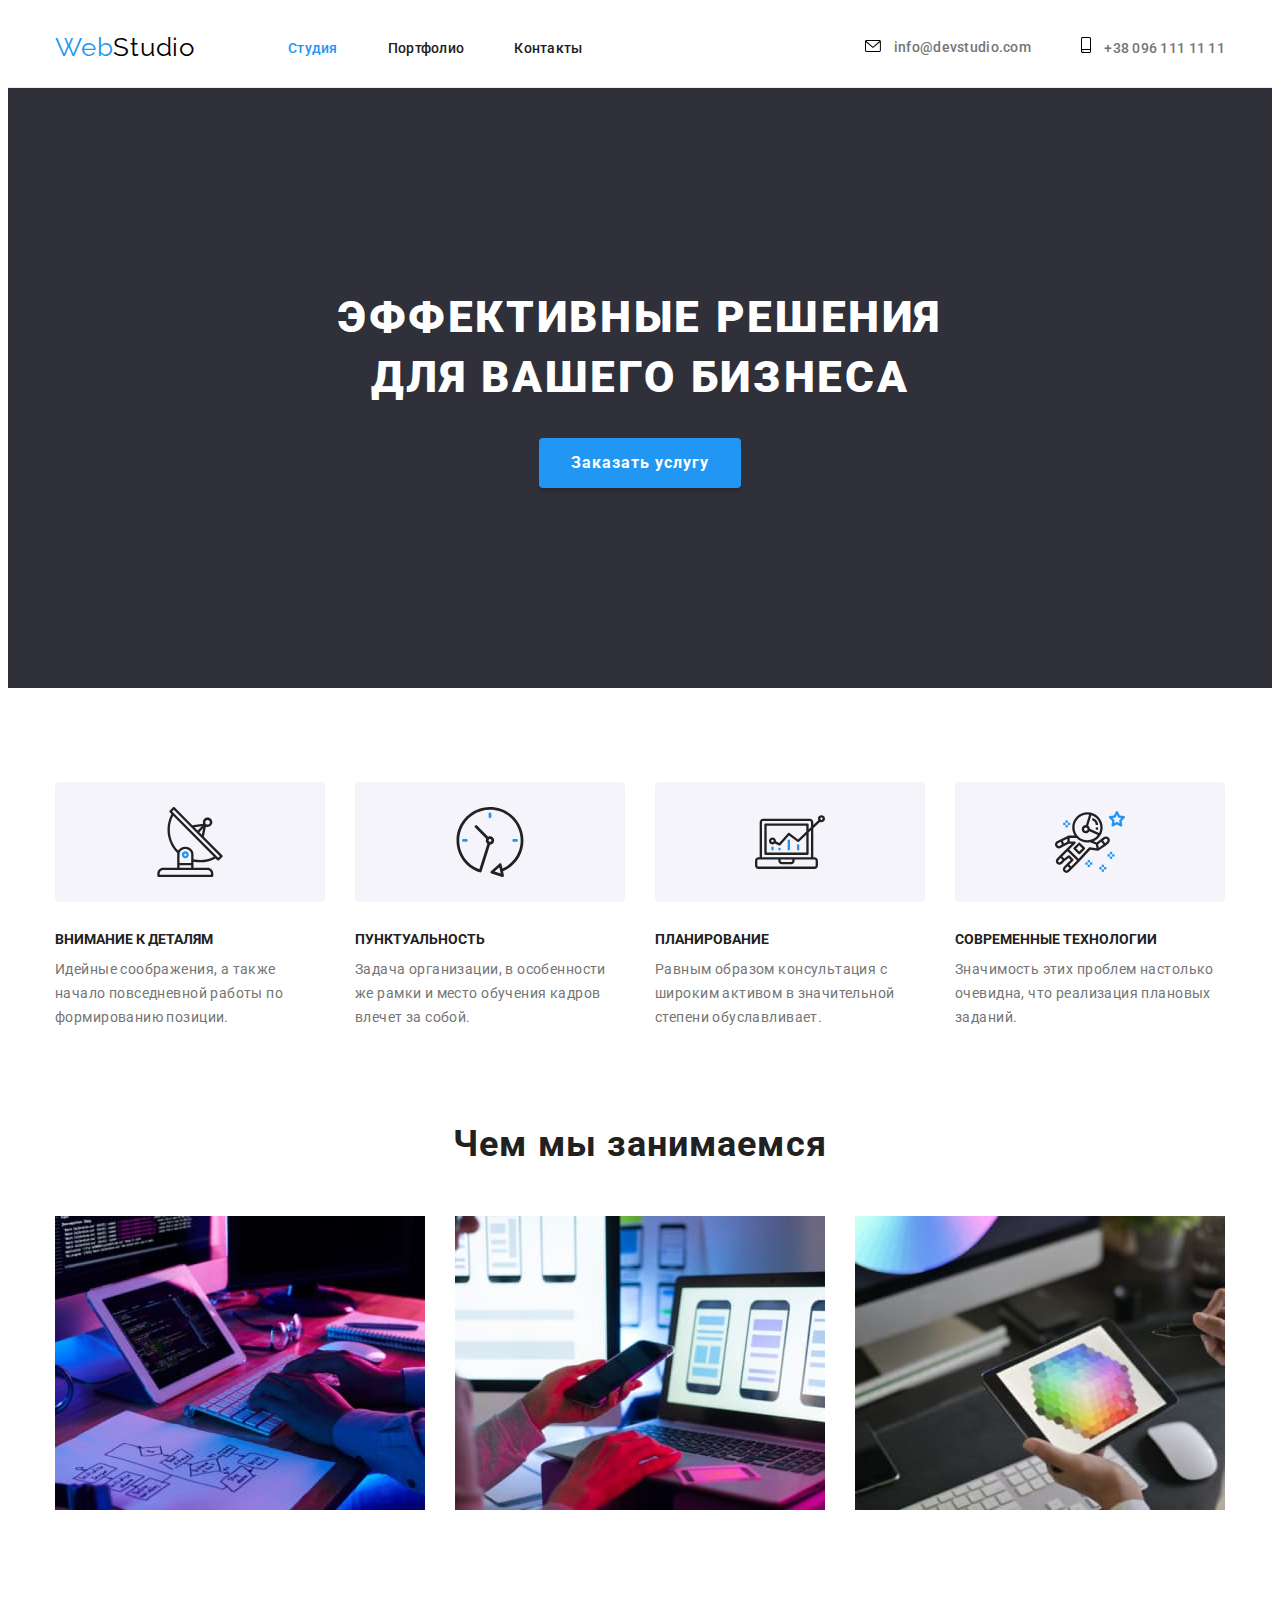
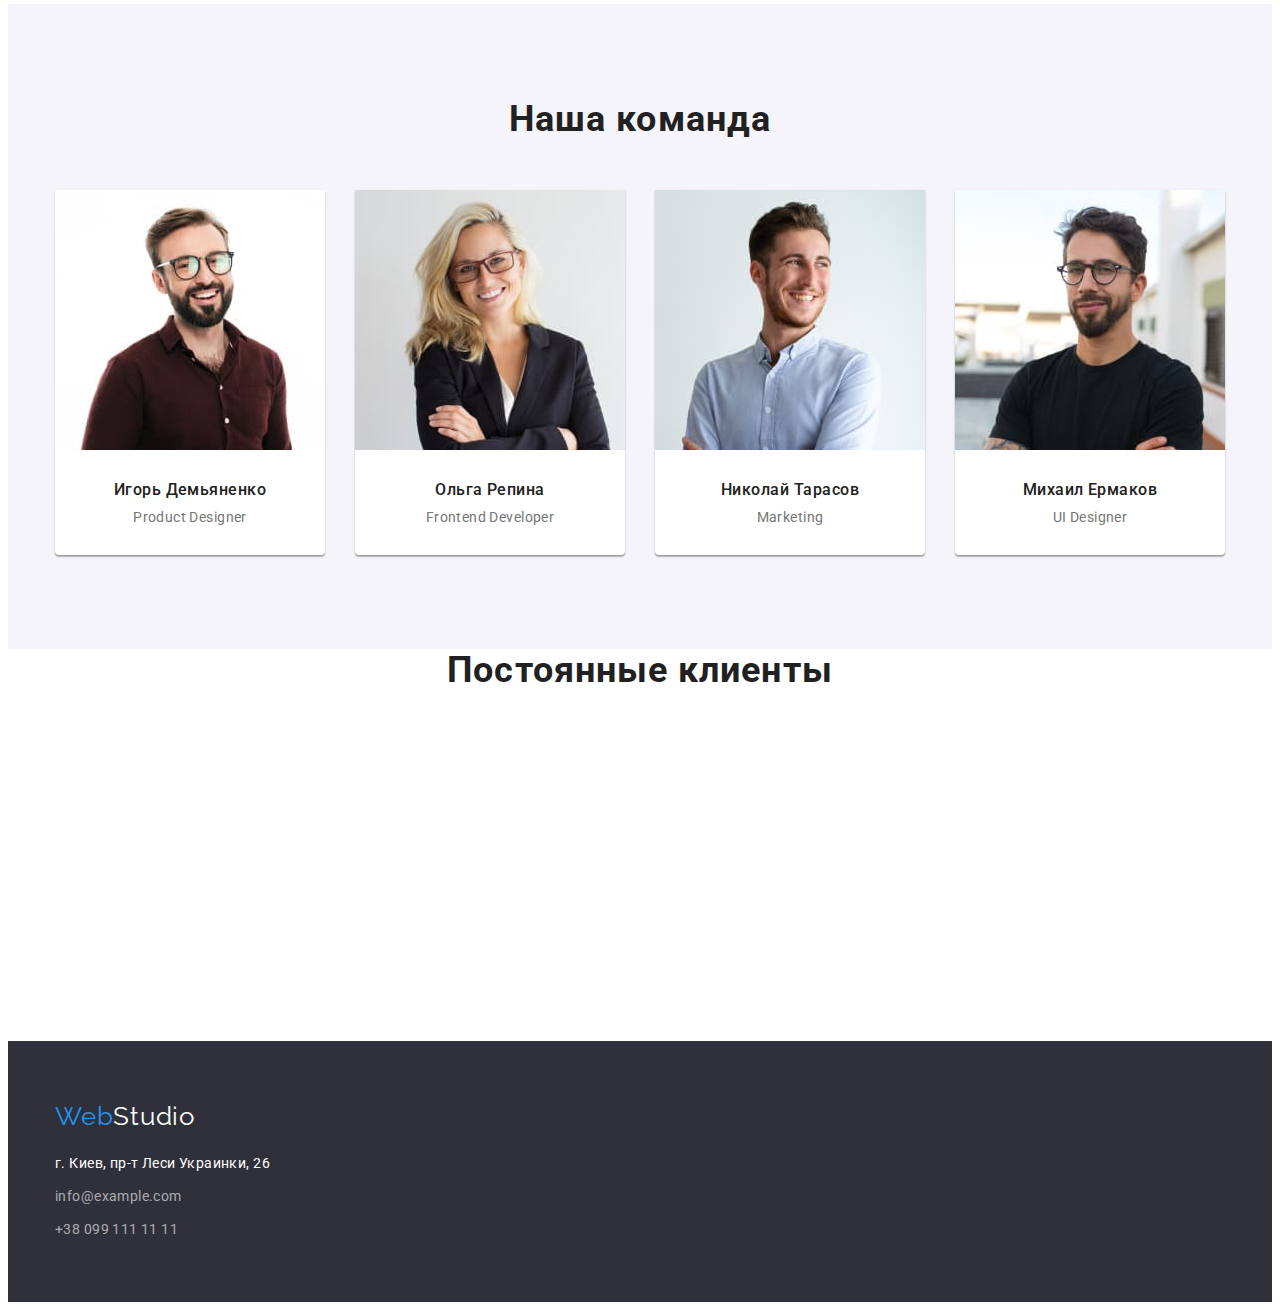
==== index.html @ 5943505a "section-advantages icons" ====
<!-- Вопросы легко найти введя в поиск: ????? (Всё что отмечено по другому - старые вопросы или личные комментарии)-->
<!DOCTYPE html>
<html lang="ru">
  <head>
    <meta charset="UTF-8" />
    <meta http-equiv="X-UA-Compatible" content="IE=edge" />
    <meta name="viewport" content="width=device-width, initial-scale=1.0" />
    <title>Студия</title>
    <link rel="preconnect" href="https://fonts.gstatic.com" />
    <link
      rel="stylesheet"
      href="https://fonts.googleapis.com/css2?family=Raleway:wght@700&family=Roboto:wght@400;500;700;900&display=swap"
    />
    <link
      rel="stylesheet"
      href="https://cdnjs.cloudflare.com/ajax/libs/modern-normalize/1.1.0/modern-normalize.min.css"
      integrity="sha512-wpPYUAdjBVSE4KJnH1VR1HeZfpl1ub8YT/NKx4PuQ5NmX2tKuGu6U/JRp5y+Y8XG2tV+wKQpNHVUX03MfMFn9Q=="
      crossorigin="anonymous"
      referrerpolicy="no-referrer"
    />
    <link rel="stylesheet" href="./css/styles.css" />
  </head>
  <body>
    <!-- header -->
    <header class="header">
      <div class="header-container container">
        <a class="logo" href="./index.html">Web<span class="logo-accent-header">Studio</span> </a>
        <!-- !!!Лого вне nav потому что в hw-08 nav будет скрыт display non!!! -->
        <nav class="nav">
          <ul class="list-nav-header">
            <li class="list-nav-header-item">
              <a class="link list-nav-header-item-link current" href="./index.html">Студия</a>
            </li>
            <li class="list-nav-header-item">
              <a class="link list-nav-header-item-link" href="./portfolio.html">Портфолио</a>
            </li>
            <li class="list-nav-header-item">
              <a class="link list-nav-header-item-link" href="">Контакты</a>
            </li>
          </ul>
        </nav>
        <ul class="list-contacts-header">
          <li class="list-contacts-header-item">
            <a class="link list-contacts-header-item-link" href="mailto:info@devstudio.com">
              <svg class="envelope">
                <use href="./images/icons/icons.svg#icon-envelope"></use>
              </svg>
              info@devstudio.com</a
            >
          </li>
          <li class="list-contacts-header-item">
            <a class="link list-contacts-header-item-link" href="tel:+380961111111">
              <svg class="smartphone">
                <use href="./images/icons/icons.svg#icon-smartphone"></use>
              </svg>
              +38 096 111 11 11</a
            >
          </li>
        </ul>
      </div>
    </header>
    <!-- main -->
    <main class="main">
      <!-- hero  -->
      <section class="section-hero">
        <div class="hero-container container">
          <h1 class="title-section-hero">Эффективные решения для вашего бизнеса</h1>
          <button class="button-section-hero" type="button">Заказать услугу</button>
        </div>
      </section>
      <!-- advantages -->
      <section class="section-advantages">
        <div class="container">
          <h2 class="title-section visually-hidden">Наши преимущества</h2>
          <ul class="list-section-advantages">
            <li class="list-section-advantages-item">
              <div class="list-section-advantages-item-icon-background">
                <svg class="list-section-advantages-item-icon">
                  <use href="./images/icons/icons.svg#icon-antenna"></use>
                </svg>
              </div>
              <h3 class="list-section-advantages-item-title">Внимание к деталям</h3>
              <p class="list-section-advantages-item-description">
                Идейные соображения, а также начало повседневной работы по формированию позиции.
              </p>
            </li>
            <li class="list-section-advantages-item">
              <div class="list-section-advantages-item-icon-background">
                <svg class="list-section-advantages-item-icon">
                  <use href="./images/icons/icons.svg#icon-clock"></use>
                </svg>
              </div>
              <h3 class="list-section-advantages-item-title">Пунктуальность</h3>
              <p class="list-section-advantages-item-description">
                Задача организации, в особенности же рамки и место обучения кадров влечет за собой.
              </p>
            </li>
            <li class="list-section-advantages-item">
              <div class="list-section-advantages-item-icon-background">
                <svg class="list-section-advantages-item-icon">
                  <use href="./images/icons/icons.svg#icon-diagram"></use>
                </svg>
              </div>
              <h3 class="list-section-advantages-item-title">Планирование</h3>
              <p class="list-section-advantages-item-description">
                Равным образом консультация с широким активом в значительной степени обуславливает.
              </p>
            </li>
            <li class="list-section-advantages-item">
              <div class="list-section-advantages-item-icon-background">
                <svg class="list-section-advantages-item-icon">
                  <use href="./images/icons/icons.svg#icon-astronaut"></use>
                </svg>
              </div>
              <h3 class="list-section-advantages-item-title">Современные технологии</h3>
              <p class="list-section-advantages-item-description">
                Значимость этих проблем настолько очевидна, что реализация плановых заданий.
              </p>
            </li>
          </ul>
        </div>
      </section>
      <!-- activities -->
      <section class="section-activities">
        <div class="container">
          <h2 class="title-section">Чем мы занимаемся</h2>
          <ul class="list-section-activities">
            <li class="list-section-activities-item">
              <!-- ¿К изображениям применяют классы?-->
              <img
                src="./images/index.html/activities/code.jpg"
                alt="Специалист пишет код"
                width="370"
                height="294"
              />
            </li>
            <li class="list-section-activities-item">
              <img
                src="./images/index.html/activities/adaptive-markup.jpg"
                alt="Специалист адаптирует сайт для разных устройств"
                width="370"
                height="294"
              />
            </li>
            <li class="list-section-activities-item">
              <img
                src="./images/index.html/activities/design.jpg"
                alt="Специалист подбирает цветовую схему"
                width="370"
                height="294"
              />
            </li>
          </ul>
        </div>
      </section>
      <!-- team -->
      <section class="section-team">
        <div class="container">
          <h2 class="title-section">Наша команда</h2>
          <ul class="list-section-team">
            <li class="list-section-team-item">
              <!-- ¿Скринридер озвучивает текст из атрибута alt? Если да, то покажите, плиз, как правильно вписать атрибут lang="en" в alt. Через span не вышло. Или можно сделать два alt на одну картинку?-->
              <img
                src="./images/index.html/team/igor-demianenko.jpg"
                alt="Игорь Демьяненко, Product Designer"
                width="270"
                height="260"
              />
              <div class="list-section-team-item-text">
                <h3 class="list-section-team-item-title">Игорь Демьяненко</h3>
                <p class="list-section-team-item-description" lang="en">Product Designer</p>
              </div>
            </li>
            <li class="list-section-team-item">
              <img
                src="./images/index.html/team/olga-repina.jpg"
                alt="Ольга Репина, Frontend Developer"
                width="270"
                height="260"
              />
              <div class="list-section-team-item-text">
                <h3 class="list-section-team-item-title">Ольга Репина</h3>
                <p class="list-section-team-item-description" lang="en">Frontend Developer</p>
              </div>
            </li>
            <li class="list-section-team-item">
              <img
                src="./images/index.html/team/nikolay-tarasov.jpg"
                alt="Николай Тарасов, Marketing"
                width="270"
                height="260"
              />
              <div class="list-section-team-item-text">
                <h3 class="list-section-team-item-title">Николай Тарасов</h3>
                <p class="list-section-team-item-description" lang="en">Marketing</p>
              </div>
            </li>
            <li class="list-section-team-item">
              <img
                src="./images/index.html/team/mikhail-ermakov.jpg"
                alt="Михаил Ермаков, UI Designer"
                width="270"
                height="260"
              />
              <div class="list-section-team-item-text">
                <h3 class="list-section-team-item-title">Михаил Ермаков</h3>
                <p class="list-section-team-item-description" lang="en">UI Designer</p>
              </div>
            </li>
          </ul>
        </div>
      </section>
      <!-- сlients -->
      <section>
        <div class="container">
          <h2 class="title-section">Постоянные клиенты</h2>
          <ul class="list-section-сlients">
            <li class="list-section-сlients-item">
              <a class="list-section-сlients-item-link" href="">
                <svg class="" width="40" height="46">
                  <use href=""></use>
                </svg>
              </a>
            </li>
            <li class="list-section-сlients-item">
              <a class="list-section-сlients-item-link" href="">
                <svg class="" width="40" height="46">
                  <use href=""></use>
                </svg>
              </a>
            </li>
            <li class="list-section-сlients-item">
              <a class="list-section-сlients-item-link" href="">
                <svg class="" width="40" height="46">
                  <use href=""></use>
                </svg>
              </a>
            </li>
            <li class="list-section-сlients-item">
              <a class="list-section-сlients-item-link" href="">
                <svg class="" width="40" height="46">
                  <use href=""></use>
                </svg>
              </a>
            </li>
            <li class="list-section-сlients-item">
              <a class="list-section-сlients-item-link" href="">
                <svg class="" width="40" height="46">
                  <use href=""></use>
                </svg>
              </a>
            </li>
            <li class="list-section-сlients-item">
              <a class="list-section-сlients-item-link" href="">
                <svg class="" width="40" height="46">
                  <use href=""></use>
                </svg>
              </a>
            </li>
          </ul>
        </div>
      </section>
    </main>
    <!-- footer -->
    <footer class="footer">
      <div class="footer-container container">
        <div class="footer-logo-adrress">
          <a class="logo link" href="./index.html"
            >Web<span class="logo-accent-footer">Studio</span></a
          >
          <address class="address">
            <ul class="list-address">
              <li class="list-address-item">
                <a
                  class="link link-contacts-footer-address"
                  href="https://goo.gl/maps/VducrsW37EZ99G4x5"
                  target="_blank"
                  rel="noopener noreferrer"
                  >г. Киев, пр-т Леси Украинки, 26</a
                >
                <!-- Prettier неудобно разрывает теги (например </a> на двух предыдущих строчках). Так и должно быть или лучше изменить настройки самого Prettier? -->
              </li>
              <li class="list-address-item">
                <a class="link link-contacts-footer" href="mailto:info@example.com"
                  >info@example.com</a
                >
              </li>
              <li class="list-address-item">
                <a class="link link-contacts-footer" href="tel:+380991111111">+38 099 111 11 11</a>
              </li>
            </ul>
          </address>
        </div>
      </div>
    </footer>
  </body>
</html>
<!-- Q&A history
Лого в хедере находится в nav, это правильно?
Cкринридер озвучивает текст из атрибута alt?
Если в alt ечть текст на разных языках, то как правильно вписать атрибут lang="" в alt. Через span? Или можно сделать два alt на одну картинку и прописать lang="" для текста на неосновном языке страницы?
Нужно ли адрес в футере добавлять в один список с телефоном и почтой и нужно ли делать его ссылкой (чтобы открывались карты гугл)?
Prettier неудобно разрывает теги (например </a> в footer->address->ul->li). Так и должно быть или лучше изменить настройки самого Prettier?
Применяют ли классы к изображениям?
Есть ли правильный порядок поочерёдности разметки div, например от мелких блоков до больших? (когда один div находится в другом div)
Нужно ли оборачивать в div все блоки и отдельно подблоки внутри блоков (например отдельно навигацию и отдельно контакты внутри header)?
Почему при масштабировании заголовок и кнопка вылазять за background? Точно так и с контентом других секций. Для третьего ДЗ это нормально?-->
---- css/styles.css ----
/* Вопросы легко найти введя в поиск: ????? (Всё что отмечено по другому - старые вопросы или личные комментарии) */
:root {
  --font-family-primary: 'Roboto', sans-serif;
  --font-family-secondary: 'Raleway', sans-serif;
  --color-main: #757575;
  --color-white-primary: #ffffff;
  --color-white-secondary: rgba(255, 255, 255, 0.6);
  --color-dark-primary: #212121;
  --color-accent-primary: #2196f3;
  --color-accent-secondary: #000000;
  --color-background-primary: #2f303a;
  --color-background-secondary: #f5f4fa;
}
/* body */
body {
  font-family: var(--font-family-primary), sans-serif;
  color: var(--color-main);
  background-color: var(--color-white-primary);
}
*,
*::before,
*::after {
  box-sizing: border-box;
}
h1,
h2,
h3,
h4,
h5,
h6,
p {
  margin-top: 0;
  margin-bottom: 0;
}
a {
  text-decoration: none;
}
ul,
ol {
  list-style: none;
  margin: 0;
  padding: 0;
}
img {
  display: block;
}
.link {
  text-decoration: none;
  color: inherit;
}

.list {
  list-style: none;
}
.visually-hidden {
  position: absolute;
  width: 1px;
  height: 1px;
  margin: -1px;
  border: 0;
  padding: 0;

  white-space: nowrap;
  clip-path: inset(100%);
  clip: rect(0 0 0 0);
  overflow: hidden;
}
.container {
  width: 1200px;
  padding-left: 15px;
  padding-right: 15px;
  /* padding: 0 15px; */
  margin-left: auto;
  margin-right: auto;
  /* margin: 0 auto; */
}

/* header */
.header {
  border-bottom: 1px solid #ececec;
  padding-top: 24px;
  padding-bottom: 24px;
}
.header-container {
  display: flex;
  align-items: center;
}

.logo {
  font-family: var(--font-family-secondary);
  font-size: 26px;
  line-height: 1.19;
  letter-spacing: 0.03em;
  color: var(--color-accent-primary);
}
.logo-accent-header {
  color: var(--color-accent-secondary);
}
.header .logo {
  margin-right: 93px;
}
.list-nav-header {
  display: flex;
}
.list-nav-header-item:not(:last-child) {
  margin-right: 50px;
}
.list-nav-header-item-link {
  font-weight: 500;
  font-size: 14px;
  line-height: 1.14;
  letter-spacing: 0.02em;
  color: var(--color-dark-primary);
}
.list-nav-header-item-link:hover,
.list-nav-header-item-link:focus,
.list-nav-header-item-link.current {
  color: var(--color-accent-primary);
}
.list-contacts-header {
  display: flex;
  margin-left: auto;
}
.list-contacts-header-item:not(:last-child) {
  margin-right: 50px;
}
.list-contacts-header-item-link {
  font-weight: 500;
  font-size: 14px;
  line-height: 1.14;
  letter-spacing: 0.02em;
  color: var(--color-main);
}
.list-contacts-header-item-link:hover,
.list-contacts-header-item-link:focus,
.list-contacts-header-item-link:hover,
.list-contacts-header-item-link:focus {
  color: var(--color-accent-primary);
}
.envelope {
  width: 16px;
  height: 12px;
  margin-right: 10px;
}
.smartphone {
  width: 10px;
  height: 16px;
  margin-right: 10px;
}
.list-contacts-header-item-link:hover .envelope,
.list-contacts-header-item-link:focus .envelope,
.list-contacts-header-item-link:hover .smartphone,
.list-contacts-header-item-link:focus .smartphone {
  fill: var(--color-accent-primary);
}

/* main */
/* hero */
.section-hero {
  background-color: var(--color-background-primary);
  max-width: 1600px;
  margin: 0 auto;
  padding: 200px 0;
  text-align: center;
}
.title-section-hero {
  font-weight: 900;
  font-size: 44px;
  line-height: 1.36;
  letter-spacing: 0.06em;
  text-transform: uppercase;
  /*   text-align: center; */
  color: var(--color-white-primary);
  width: 696px;
  text-align: center;
  margin: 0 auto;
  margin-bottom: 30px;
}
.button-section-hero {
  font-family: inherit;
  font-weight: 700;
  font-size: 16px;
  line-height: 1.88;
  letter-spacing: 0.06em;
  background-color: var(--color-accent-primary);
  color: var(--color-white-primary);
  cursor: pointer;
  border: none;
  border-radius: 4px;
  padding: 10px 32px;
  box-shadow: 0px 4px 4px rgba(0, 0, 0, 0.15);
  border-radius: 4px;
}
/* advantages */
.section-advantages {
  padding: 94px 0;
}
.list-section-advantages {
  display: flex;
}
.list-section-advantages-item {
  width: 270px;
}
.list-section-advantages-item:not(:last-child) {
  margin-right: 30px;
}
.list-section-advantages-item-icon-background {
  display: flex;
  justify-content: center;
  align-items: center;
  height: 120px;
  margin-bottom: 30px;
  background-color: var(--color-background-secondary);
  border-radius: 4px;
}
.list-section-advantages-item-icon {
  width: 70px;
  height: 70px;
}
.list-section-advantages-item-title {
  font-size: 14px;
  /* !!! Возможно нужно будет вписать font-weight после сброса !!!*/
  line-height: 1.14;
  text-transform: uppercase;
  color: var(--color-dark-primary);
  margin-bottom: 10px;
}
.list-section-advantages-item-description {
  font-size: 14px;
  line-height: 1.71;
  letter-spacing: 0.03em;
  color: var(--color-main);
}
/* activities */
.section-activities {
  padding-bottom: 94px;
}
.title-section {
  font-size: 36px;
  line-height: 1.17;
  letter-spacing: 0.03em;
  color: var(--color-dark-primary);
  text-align: center;
  margin-bottom: 50px;
}
.list-section-activities {
  display: flex;
}
.list-section-activities-item:not(:last-child) {
  margin-right: 30px;
}
/* team */
.section-team {
  padding: 94px 0;
  background-color: var(--color-background-secondary);
}
.list-section-team {
  display: flex;
}
.list-section-team-item {
  background: #ffffff;
  box-shadow: 0px 1px 3px rgba(0, 0, 0, 0.12), 0px 1px 1px rgba(0, 0, 0, 0.14),
    0px 2px 1px rgba(0, 0, 0, 0.2);
  border-radius: 0px 0px 4px 4px;
}
.list-section-team-item:not(:last-child) {
  margin-right: 30px;
}
.list-section-team-item-text {
  text-align: center;
  padding: 30px 32px;
}
.list-section-team-item-title {
  font-weight: 500;
  font-size: 16px;
  line-height: 1.19;
  letter-spacing: 0.03em;
  color: var(--color-dark-primary);
  margin-bottom: 10px;
}
.list-section-team-item-description {
  line-height: 1.19;
  font-size: 14px;
  letter-spacing: 0.03em;
}
/* portfolio.html */
/* examples */
.section-examples {
  padding: 94px 0;
}
.button-section-examples {
  font-family: inherit;
  font-weight: 500;
  font-size: 16px;
  line-height: 1.62;
  letter-spacing: 0.03em;
  color: var(--color-dark-primary);
  cursor: pointer;
  border: none;
  border-radius: 4px;
  padding: 6px 22px;
}
.button-section-examples:hover,
.button-section-examples:focus,
.button-section-examples.current {
  background-color: var(--color-accent-primary);
  color: var(--color-white-primary);
  box-shadow: 0px 3px 1px rgba(0, 0, 0, 0.1), 0px 1px 2px rgba(0, 0, 0, 0.08),
    0px 2px 2px rgba(0, 0, 0, 0.12);
  border-radius: 4px;
}
.list-section-examples-button {
  display: flex;
  justify-content: center;
  margin-bottom: 50px;
}
.list-section-examples-button-item:not(:last-child) {
  margin-right: 8px;
}
.list-section-examples-example {
  display: flex;
  flex-wrap: wrap;
  margin-left: -30px;
  margin-top: -30px;
}
.list-section-examples-example-item {
  margin-left: 30px;
  margin-top: 30px;
  flex-basis: calc(100% / 3 - 30px);
}
.list-section-examples-example-item-text {
  padding: 20px 24px;
  border: 1px solid #eeeeee;
  border-top: none;
}
.list-section-examples-example-item-title {
  font-size: 18px;
  line-height: 2;
  letter-spacing: 0.06em;
  color: var(--color-dark-primary);
  margin-bottom: 4px;
}
.list-section-examples-example-item-description {
  font-size: 16px;
  line-height: 1.88;
  letter-spacing: 0.03em;
  color: var(--color-main);
}
/* footer */
.footer {
  background-color: var(--color-background-primary);
  padding-top: 60px;
  padding-bottom: 60px;
}
.footer-container {
  display: flex;
  align-items: baseline;
}
.footer .logo {
  display: inline-block;
  margin-bottom: 20px;
}
.logo-accent-footer {
  color: var(--color-white-primary);
}
.address {
  font-style: normal;
  font-weight: 400;
  font-size: 14px;
  line-height: 1.71;
  letter-spacing: 0.03em;
}
.list-address-item:not(:last-child) {
  margin-bottom: 9px;
}
.link-contacts-footer-address {
  color: var(--color-white-primary);
}
.link-contacts-footer {
  color: var(--color-white-secondary);
}
.link-contacts-footer-address:hover,
.link-contacts-footer-address:focus,
.link-contacts-footer:hover,
.link-contacts-footer:focus {
  color: var(--color-accent-primary);
}
/* Q&A history
Нужно ли использовать сброс:
a{text-decoration:none;} ul{list-style:none;}?
Или во втором ДЗ ссылки и списки могут оставаться со стандартными декоративными элементами?
Какие глобальные стили применяют к body?
Правильно ли прописано? «B1» Допускается глобальный сброс стилей по селектору тега для элементов <h1>...<h6>, <p> и <ul>*/
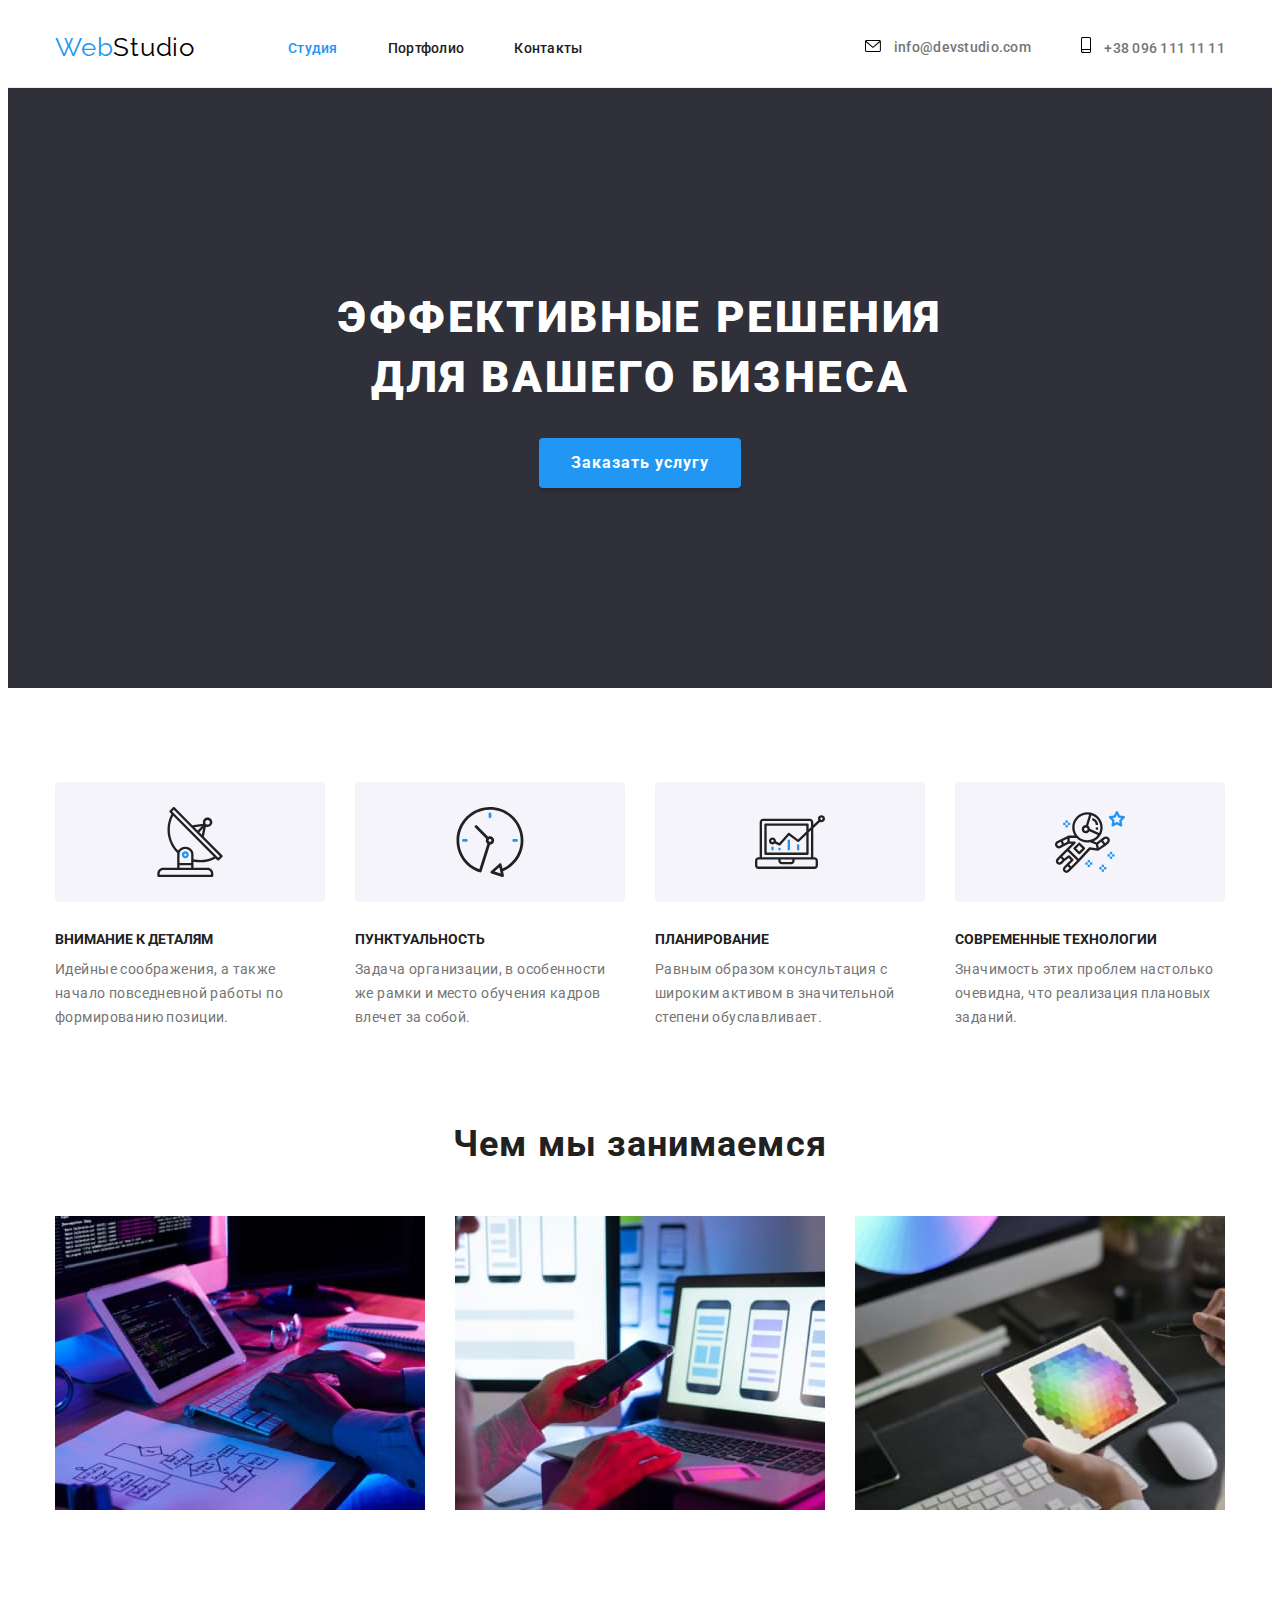
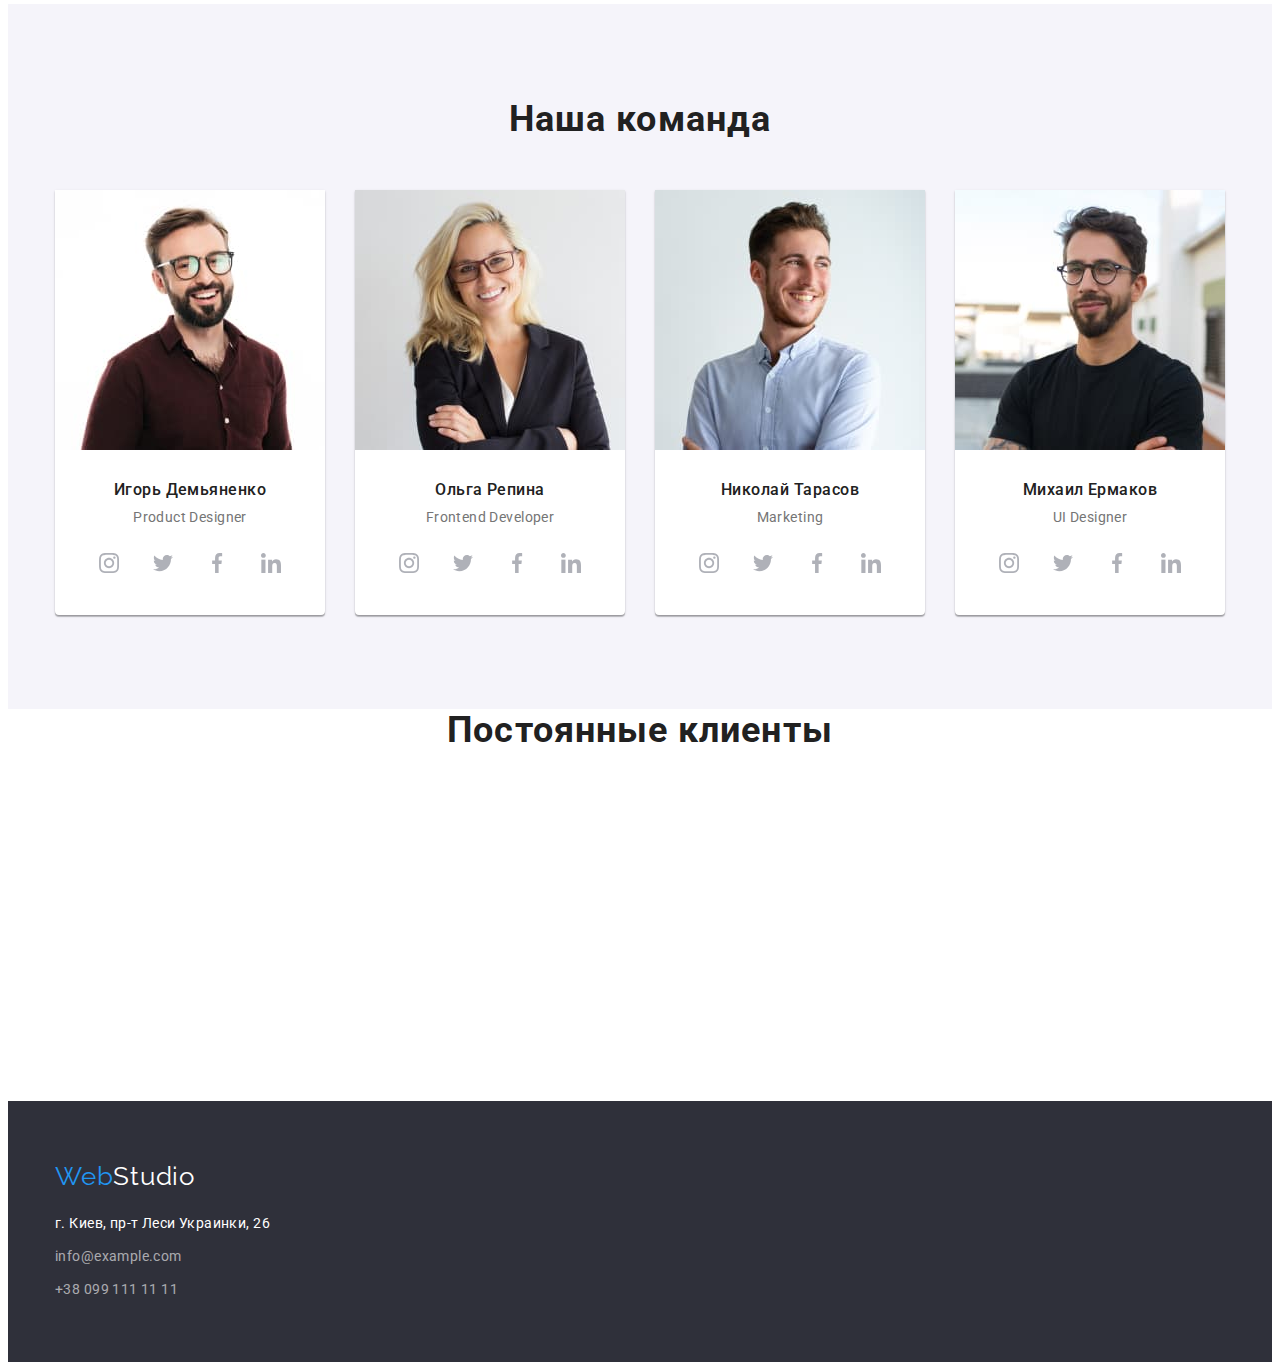
==== commit 9b5bc4bd: "icons" ====
--- a/index.html
+++ b/index.html
@@ -169,6 +169,36 @@
               <div class="list-section-team-item-text">
                 <h3 class="list-section-team-item-title">Игорь Демьяненко</h3>
                 <p class="list-section-team-item-description" lang="en">Product Designer</p>
+                <ul class="list-link-social">
+                  <li class="link-social-item">
+                    <a class="link-social" href="">
+                      <svg class="social-icon">
+                        <use href="./images/icons/icons.svg#icon-instagram"></use>
+                      </svg>
+                    </a>
+                  </li>
+                  <li class="link-social-item">
+                    <a class="link-social" href="">
+                      <svg class="social-icon">
+                        <use href="./images/icons/icons.svg#icon-twitter"></use>
+                      </svg>
+                    </a>
+                  </li>
+                  <li class="link-social-item">
+                    <a class="link-social" href="">
+                      <svg class="social-icon">
+                        <use href="./images/icons/icons.svg#icon-facebook"></use>
+                      </svg>
+                    </a>
+                  </li>
+                  <li class="link-social-item">
+                    <a class="link-social" href="">
+                      <svg class="social-icon">
+                        <use href="./images/icons/icons.svg#icon-linkedin"></use>
+                      </svg>
+                    </a>
+                  </li>
+                </ul>
               </div>
             </li>
             <li class="list-section-team-item">
@@ -181,6 +211,36 @@
               <div class="list-section-team-item-text">
                 <h3 class="list-section-team-item-title">Ольга Репина</h3>
                 <p class="list-section-team-item-description" lang="en">Frontend Developer</p>
+                <ul class="list-link-social">
+                  <li class="link-social-item">
+                    <a class="link-social" href="">
+                      <svg class="social-icon">
+                        <use href="./images/icons/icons.svg#icon-instagram"></use>
+                      </svg>
+                    </a>
+                  </li>
+                  <li class="link-social-item">
+                    <a class="link-social" href="">
+                      <svg class="social-icon">
+                        <use href="./images/icons/icons.svg#icon-twitter"></use>
+                      </svg>
+                    </a>
+                  </li>
+                  <li class="link-social-item">
+                    <a class="link-social" href="">
+                      <svg class="social-icon">
+                        <use href="./images/icons/icons.svg#icon-facebook"></use>
+                      </svg>
+                    </a>
+                  </li>
+                  <li class="link-social-item">
+                    <a class="link-social" href="">
+                      <svg class="social-icon">
+                        <use href="./images/icons/icons.svg#icon-linkedin"></use>
+                      </svg>
+                    </a>
+                  </li>
+                </ul>
               </div>
             </li>
             <li class="list-section-team-item">
@@ -193,6 +253,36 @@
               <div class="list-section-team-item-text">
                 <h3 class="list-section-team-item-title">Николай Тарасов</h3>
                 <p class="list-section-team-item-description" lang="en">Marketing</p>
+                <ul class="list-link-social">
+                  <li class="link-social-item">
+                    <a class="link-social" href="">
+                      <svg class="social-icon">
+                        <use href="./images/icons/icons.svg#icon-instagram"></use>
+                      </svg>
+                    </a>
+                  </li>
+                  <li class="link-social-item">
+                    <a class="link-social" href="">
+                      <svg class="social-icon">
+                        <use href="./images/icons/icons.svg#icon-twitter"></use>
+                      </svg>
+                    </a>
+                  </li>
+                  <li class="link-social-item">
+                    <a class="link-social" href="">
+                      <svg class="social-icon">
+                        <use href="./images/icons/icons.svg#icon-facebook"></use>
+                      </svg>
+                    </a>
+                  </li>
+                  <li class="link-social-item">
+                    <a class="link-social" href="">
+                      <svg class="social-icon">
+                        <use href="./images/icons/icons.svg#icon-linkedin"></use>
+                      </svg>
+                    </a>
+                  </li>
+                </ul>
               </div>
             </li>
             <li class="list-section-team-item">
@@ -205,6 +295,36 @@
               <div class="list-section-team-item-text">
                 <h3 class="list-section-team-item-title">Михаил Ермаков</h3>
                 <p class="list-section-team-item-description" lang="en">UI Designer</p>
+                <ul class="list-link-social">
+                  <li class="link-social-item">
+                    <a class="link-social" href="">
+                      <svg class="social-icon">
+                        <use href="./images/icons/icons.svg#icon-instagram"></use>
+                      </svg>
+                    </a>
+                  </li>
+                  <li class="link-social-item">
+                    <a class="link-social" href="">
+                      <svg class="social-icon">
+                        <use href="./images/icons/icons.svg#icon-twitter"></use>
+                      </svg>
+                    </a>
+                  </li>
+                  <li class="link-social-item">
+                    <a class="link-social" href="">
+                      <svg class="social-icon">
+                        <use href="./images/icons/icons.svg#icon-facebook"></use>
+                      </svg>
+                    </a>
+                  </li>
+                  <li class="link-social-item">
+                    <a class="link-social" href="">
+                      <svg class="social-icon">
+                        <use href="./images/icons/icons.svg#icon-linkedin"></use>
+                      </svg>
+                    </a>
+                  </li>
+                </ul>
               </div>
             </li>
           </ul>
--- a/css/styles.css
+++ b/css/styles.css
@@ -10,6 +10,7 @@
   --color-accent-secondary: #000000;
   --color-background-primary: #2f303a;
   --color-background-secondary: #f5f4fa;
+  --color-icon-primary: #afb1b8;
 }
 /* body */
 body {
@@ -282,6 +283,33 @@
   line-height: 1.19;
   font-size: 14px;
   letter-spacing: 0.03em;
+  margin-bottom: 16px;
+}
+.list-link-social {
+  display: flex;
+  justify-content: center;
+  align-items: center;
+}
+.link-social {
+  display: flex;
+  justify-content: center;
+  align-items: center;
+  width: 44px;
+  height: 44px;
+  border-radius: 50%;
+  fill: var(--color-icon-primary);
+}
+.link-social:hover,
+.link-social:focus {
+  fill: var(--color-white-primary);
+  background-color: var(--color-accent-primary);
+}
+.link-social-item:not(:last-child) {
+  margin-right: 10px;
+}
+.social-icon {
+  width: 20px;
+  height: 20px;
 }
 /* portfolio.html */
 /* examples */
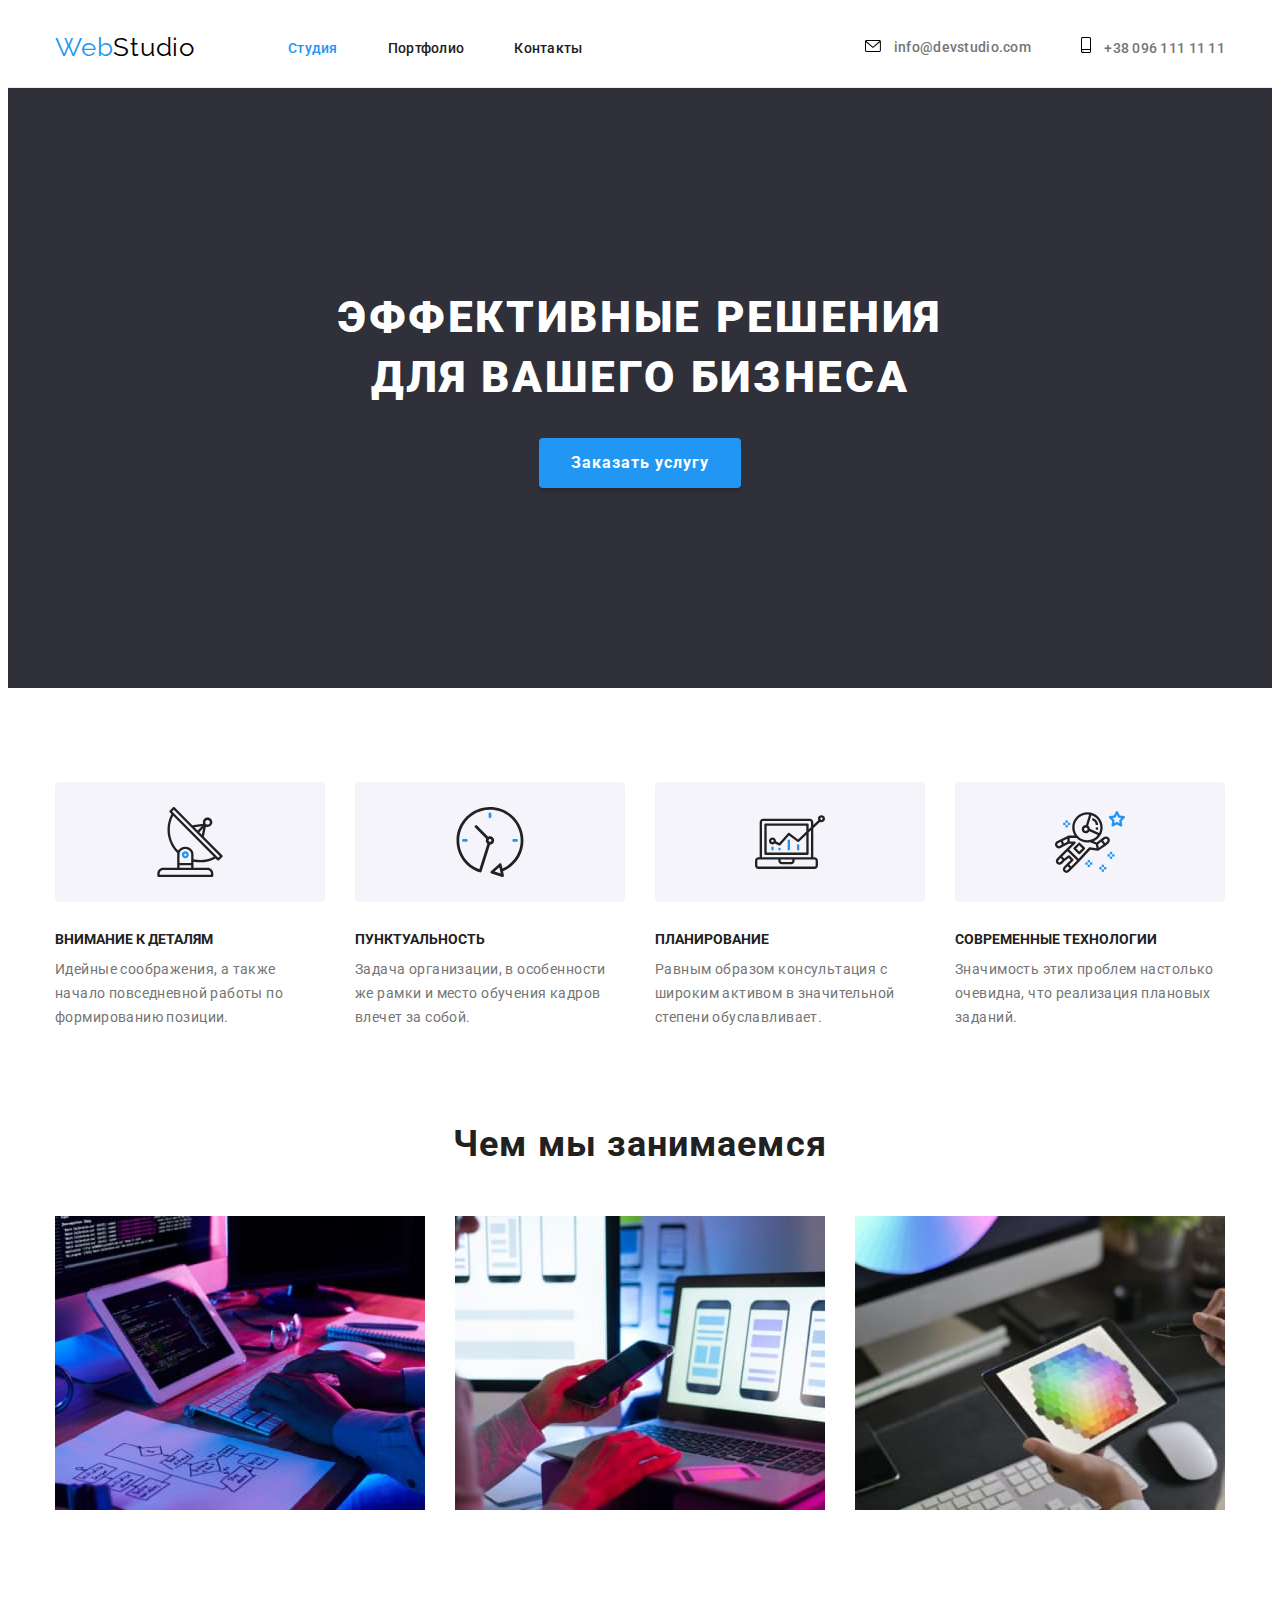
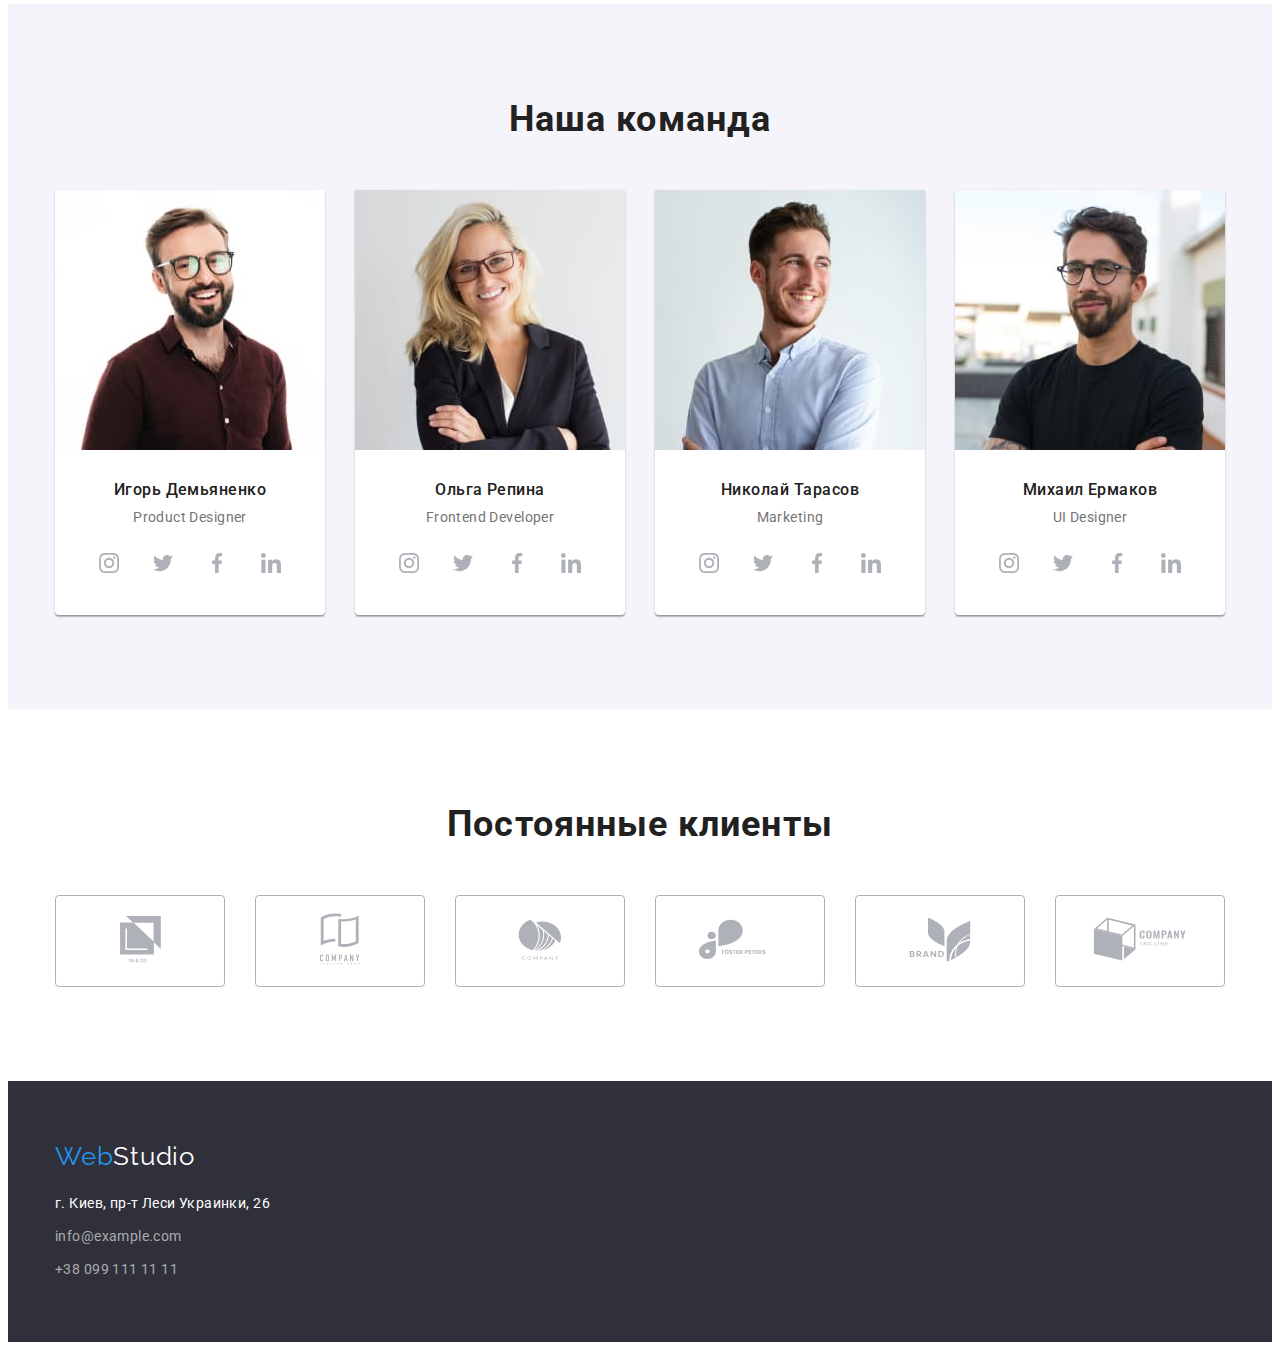
==== commit 38570030: "icons section-clients" ====
--- a/index.html
+++ b/index.html
@@ -331,50 +331,62 @@
         </div>
       </section>
       <!-- сlients -->
-      <section>
+      <section class="section-clients">
         <div class="container">
           <h2 class="title-section">Постоянные клиенты</h2>
           <ul class="list-section-сlients">
             <li class="list-section-сlients-item">
               <a class="list-section-сlients-item-link" href="">
-                <svg class="" width="40" height="46">
-                  <use href=""></use>
-                </svg>
-              </a>
-            </li>
-            <li class="list-section-сlients-item">
-              <a class="list-section-сlients-item-link" href="">
-                <svg class="" width="40" height="46">
-                  <use href=""></use>
-                </svg>
-              </a>
-            </li>
-            <li class="list-section-сlients-item">
-              <a class="list-section-сlients-item-link" href="">
-                <svg class="" width="40" height="46">
-                  <use href=""></use>
-                </svg>
-              </a>
-            </li>
-            <li class="list-section-сlients-item">
-              <a class="list-section-сlients-item-link" href="">
-                <svg class="" width="40" height="46">
-                  <use href=""></use>
-                </svg>
-              </a>
-            </li>
-            <li class="list-section-сlients-item">
-              <a class="list-section-сlients-item-link" href="">
-                <svg class="" width="40" height="46">
-                  <use href=""></use>
-                </svg>
-              </a>
-            </li>
-            <li class="list-section-сlients-item">
-              <a class="list-section-сlients-item-link" href="">
-                <svg class="" width="40" height="46">
-                  <use href=""></use>
-                </svg>
+                <div class="client-logo-item">
+                  <svg class="client-icon icon-ya-co">
+                    <use href="./images/icons/icons.svg#icon-ya-co"></use>
+                  </svg>
+                </div>
+              </a>
+            </li>
+            <li class="list-section-сlients-item">
+              <a class="list-section-сlients-item-link" href="">
+                <div class="client-logo-item">
+                  <svg class="client-icon icon-company-tag-line-here">
+                    <use href="./images/icons/icons.svg#icon-company-tag-line-here"></use>
+                  </svg>
+                </div>
+              </a>
+            </li>
+            <li class="list-section-сlients-item">
+              <a class="list-section-сlients-item-link" href="">
+                <div class="client-logo-item">
+                  <svg class="client-icon icon-company">
+                    <use href="./images/icons/icons.svg#icon-company"></use>
+                  </svg>
+                </div>
+              </a>
+            </li>
+            <li class="list-section-сlients-item">
+              <a class="list-section-сlients-item-link" href="">
+                <div class="client-logo-item">
+                  <svg class="client-icon icon-foster-peters">
+                    <use href="./images/icons/icons.svg#icon-foster-peters"></use>
+                  </svg>
+                </div>
+              </a>
+            </li>
+            <li class="list-section-сlients-item">
+              <a class="list-section-сlients-item-link" href="">
+                <div class="client-logo-item">
+                  <svg class="client-icon icon-brand">
+                    <use href="./images/icons/icons.svg#icon-brand"></use>
+                  </svg>
+                </div>
+              </a>
+            </li>
+            <li class="list-section-сlients-item">
+              <a class="list-section-сlients-item-link" href="">
+                <div class="client-logo-item">
+                  <svg class="client-icon icon-company-tag-line">
+                    <use href="./images/icons/icons.svg#icon-company-tag-line"></use>
+                  </svg>
+                </div>
               </a>
             </li>
           </ul>
--- a/css/styles.css
+++ b/css/styles.css
@@ -237,6 +237,7 @@
   padding-bottom: 94px;
 }
 .title-section {
+  font-weight: 700;
   font-size: 36px;
   line-height: 1.17;
   letter-spacing: 0.03em;
@@ -310,6 +311,65 @@
 .social-icon {
   width: 20px;
   height: 20px;
+}
+/* сlients */
+.section-clients {
+  padding-top: 94px;
+  padding-bottom: 94px;
+}
+.list-section-сlients {
+  display: flex;
+  justify-content: space-between;
+  align-items: center;
+}
+.list-section-сlients-item {
+  width: 170px;
+  height: 92px;
+}
+.list-section-сlients-item-link {
+  display: flex;
+  align-items: center;
+  justify-content: center;
+  width: inherit;
+  height: inherit;
+  border: 1px solid var(--color-icon-primary);
+  border-radius: 4px;
+}
+.list-section-сlients-item-link:hover,
+.list-section-сlients-item-link:focus {
+  border: 1px solid var(--color-accent-primary);
+  fill: var(--color-accent-primary);
+}
+.icon-ya-co {
+  width: 41px;
+  height: 46.7px;
+}
+.icon-company-tag-line-here {
+  width: 40px;
+  height: 52px;
+}
+.icon-company {
+  width: 43.46px;
+  height: 41.18px;
+}
+.icon-foster-peters {
+  width: 84.44px;
+  height: 40.62px;
+}
+.icon-brand {
+  width: 62.54px;
+  height: 45.43px;
+}
+.icon-company-tag-line {
+  width: 93.79px;
+  height: 43.93px;
+}
+.list-section-сlients-item-link:hover .client-logo-item,
+.list-section-сlients-item-link:focus .client-logo-item {
+  fill: var(--color-accent-primary);
+}
+.client-logo-item {
+  fill: var(--color-icon-primary);
 }
 /* portfolio.html */
 /* examples */
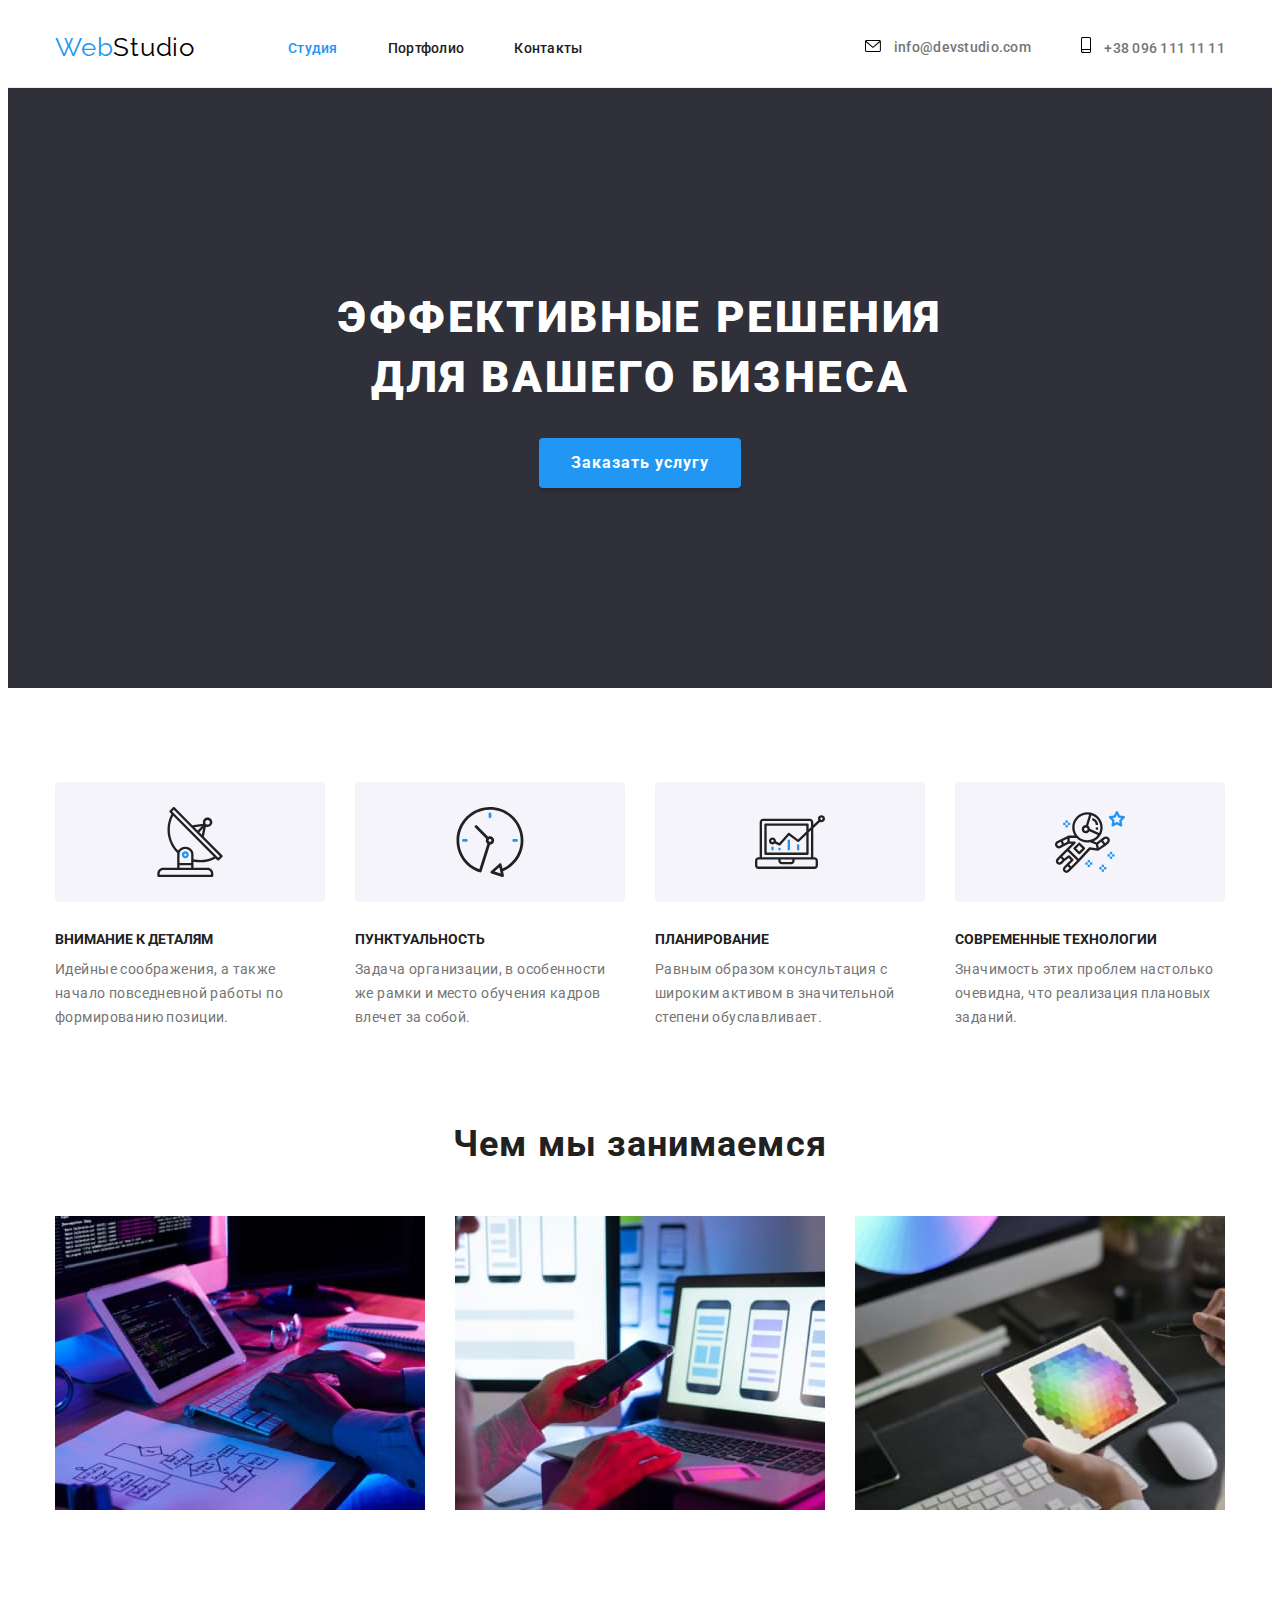
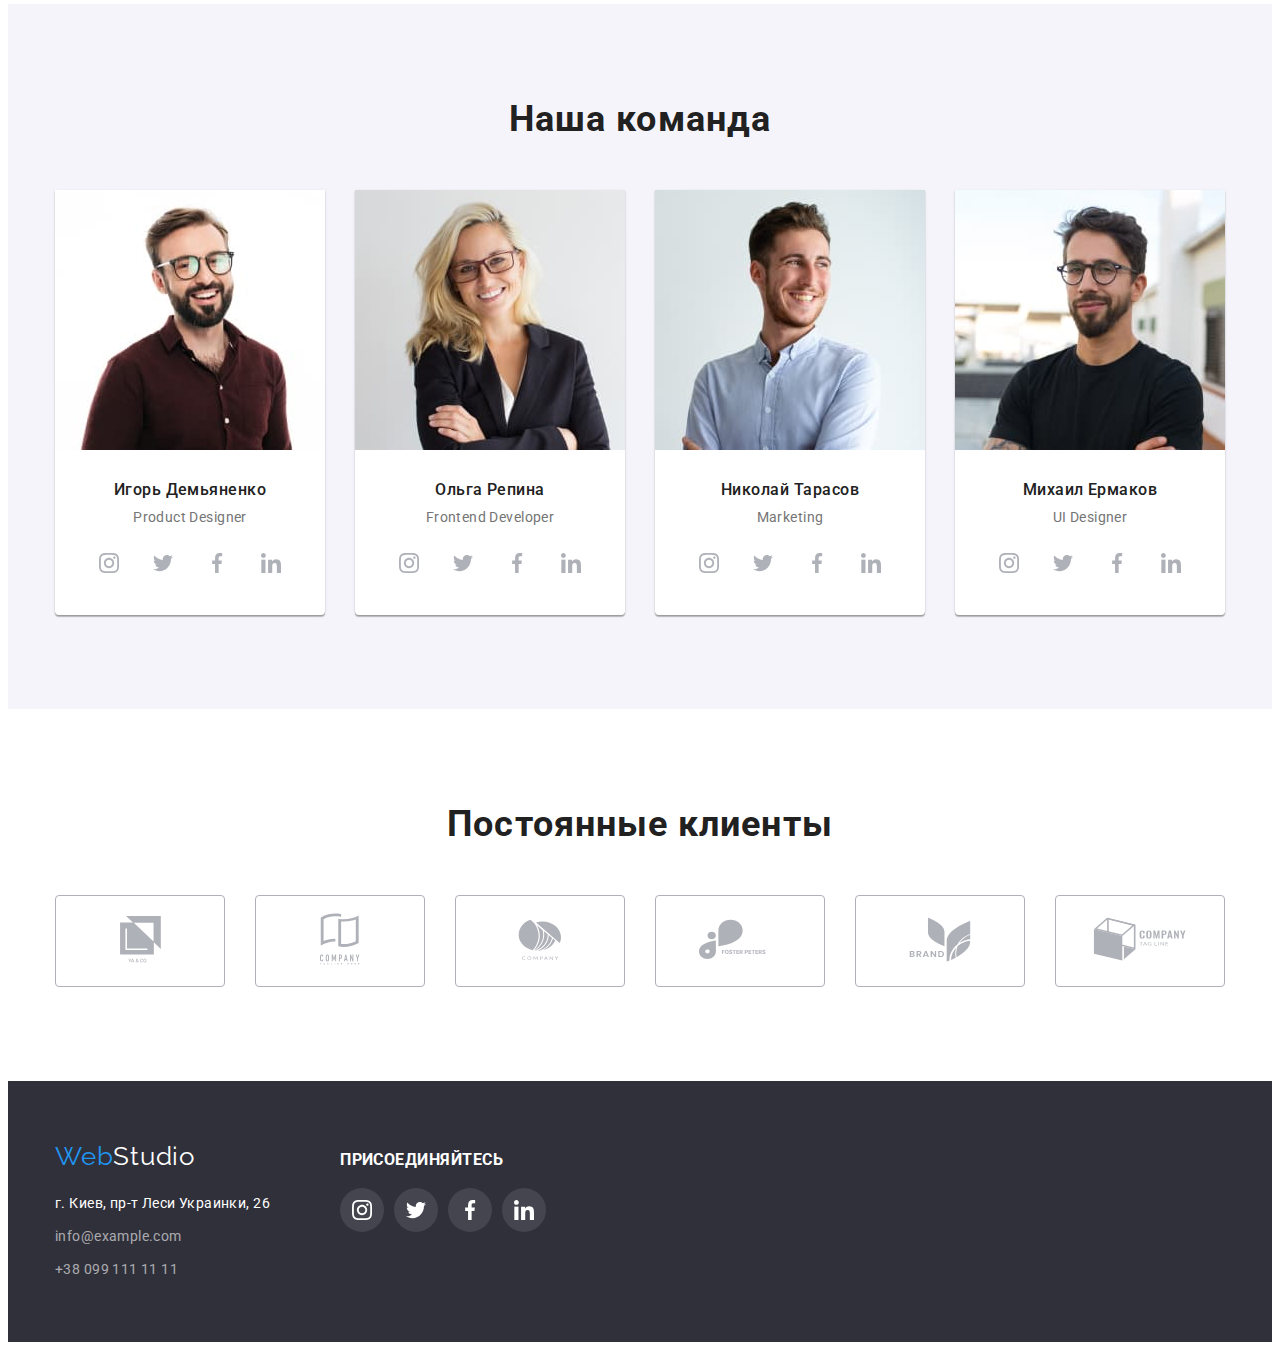
==== commit dcd42e83: "icons footer" ====
--- a/index.html
+++ b/index.html
@@ -423,6 +423,39 @@
             </ul>
           </address>
         </div>
+        <div class="footer-join">
+          <p class="footer-join-title">присоединяйтесь</p>
+          <ul class="footer-join-list-link-social">
+            <li class="footer-join-list-link-social-item">
+              <a class="footer-join-list-link-social-link" href="">
+                <svg class="footer-join-list-link-social-icon footer-join-icon-instagram">
+                  <use href="./images/icons/icons.svg#icon-instagram"></use>
+                </svg>
+              </a>
+            </li>
+            <li class="footer-join-list-link-social-item">
+              <a class="footer-join-list-link-social-link" href="">
+                <svg class="footer-join-list-link-social-icon footer-join-icon-twitter">
+                  <use href="./images/icons/icons.svg#icon-twitter"></use>
+                </svg>
+              </a>
+            </li>
+            <li class="footer-join-list-link-social-item">
+              <a class="footer-join-list-link-social-link" href="">
+                <svg class="footer-join-list-link-social-icon footer-join-icon-facebook">
+                  <use href="./images/icons/icons.svg#icon-facebook"></use>
+                </svg>
+              </a>
+            </li>
+            <li class="footer-join-list-link-social-item">
+              <a class="footer-join-list-link-social-link" href="">
+                <svg class="footer-join-list-link-social-icon footer-join-icon-linkedin">
+                  <use href="./images/icons/icons.svg#icon-linkedin"></use>
+                </svg>
+              </a>
+            </li>
+          </ul>
+        </div>
       </div>
     </footer>
   </body>
--- a/css/styles.css
+++ b/css/styles.css
@@ -473,9 +473,45 @@
 .link-contacts-footer:focus {
   color: var(--color-accent-primary);
 }
+.footer-join {
+  margin-left: 70px;
+}
+.footer-join-title {
+  margin-bottom: 20px;
+  font-weight: 700;
+  line-height: 16px;
+  letter-spacing: 0.03em;
+  text-transform: uppercase;
+  color: var(--color-white-primary);
+}
+.footer-join-list-link-social {
+  display: flex;
+  align-items: center;
+}
+.footer-join-list-link-social-item:not(:last-child) {
+  margin-right: 10px;
+}
+.footer-join-list-link-social-link {
+  display: flex;
+  justify-content: center;
+  align-items: center;
+  width: 44px;
+  height: 44px;
+  border-radius: 50%;
+  background-color: rgba(255, 255, 255, 0.1);
+}
+.footer-join-list-link-social-link:hover,
+.footer-join-list-link-social-link:focus {
+  background-color: var(--color-accent-primary);
+}
+.footer-join-list-link-social-icon {
+  width: 20px;
+  height: 20px;
+  fill: var(--color-white-primary);
+}
 /* Q&A history
 Нужно ли использовать сброс:
 a{text-decoration:none;} ul{list-style:none;}?
 Или во втором ДЗ ссылки и списки могут оставаться со стандартными декоративными элементами?
 Какие глобальные стили применяют к body?
-Правильно ли прописано? «B1» Допускается глобальный сброс стилей по селектору тега для элементов <h1>...<h6>, <p> и <ul>*/
+Правильно ли прописано? «B1» Допускается глобальный сброс стилей по селектору тега для элементов <h1>...<h6>, <p> и <ul>*/ ;
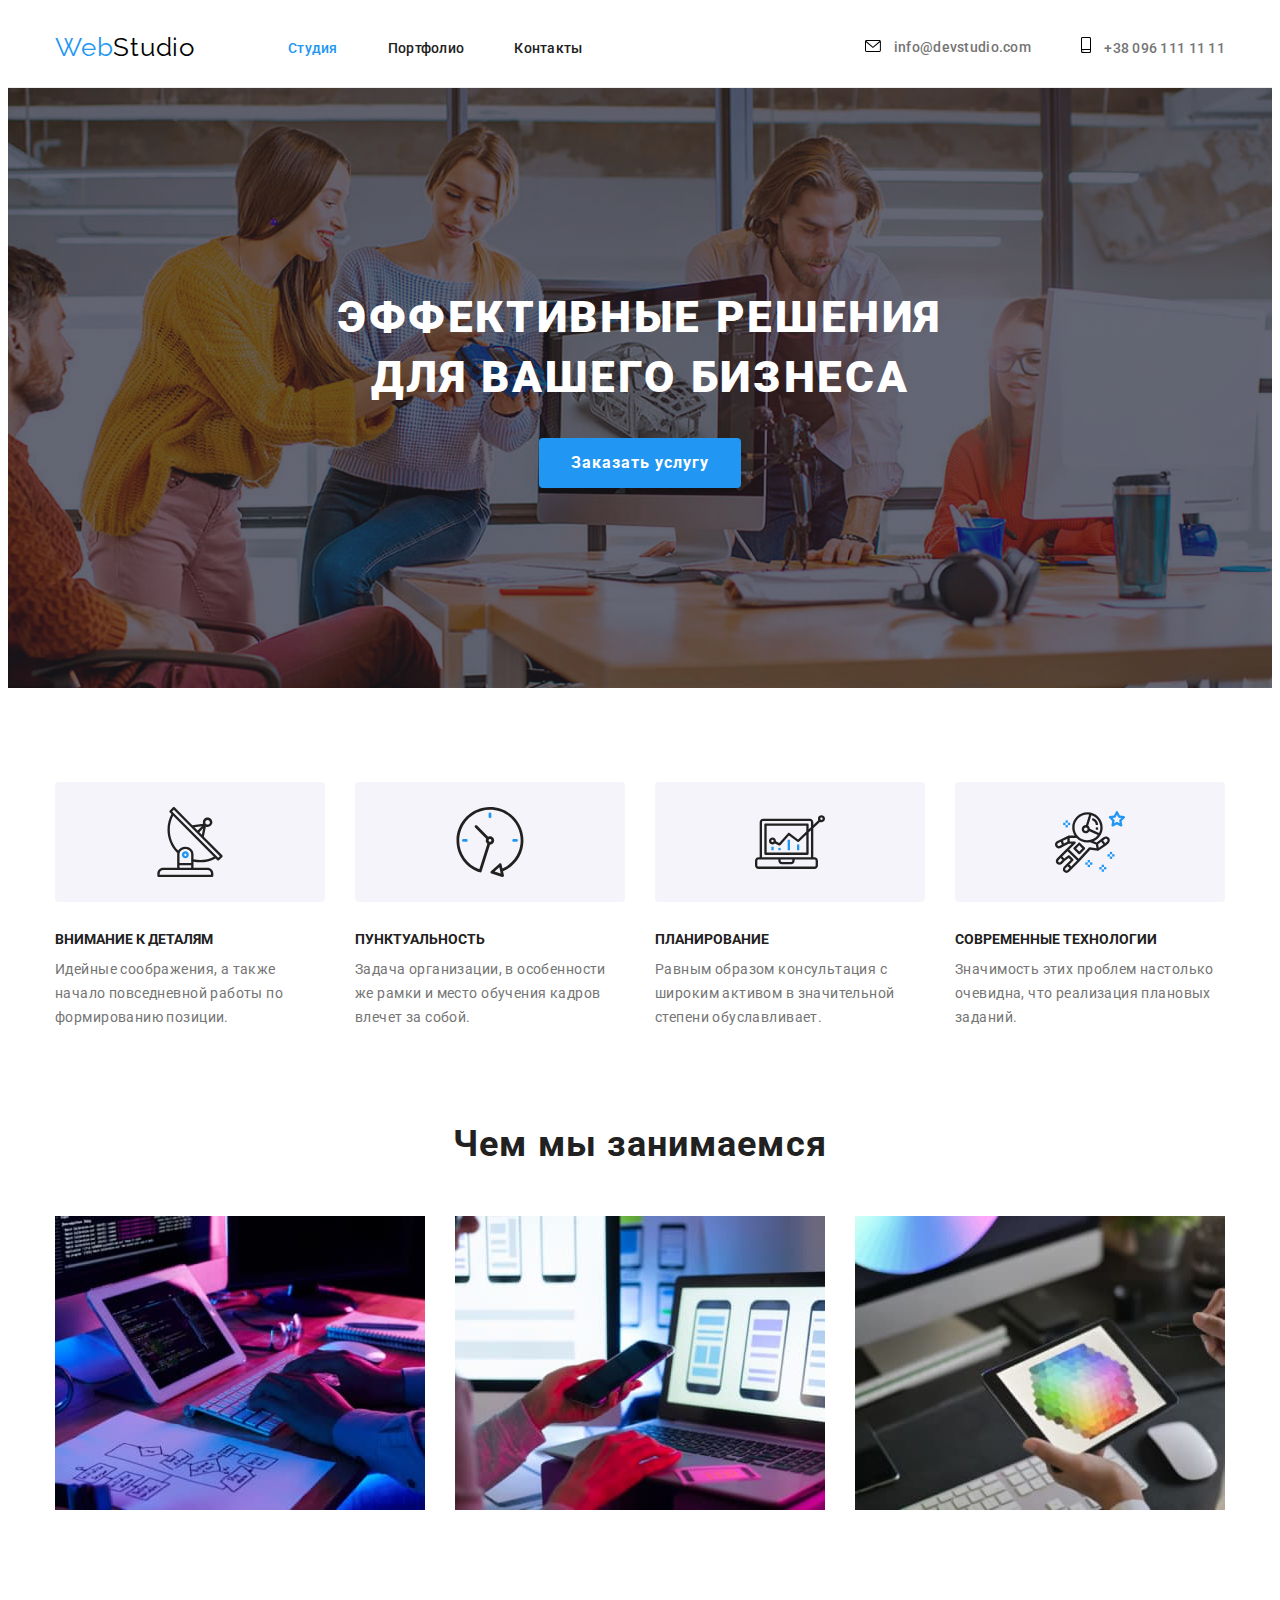
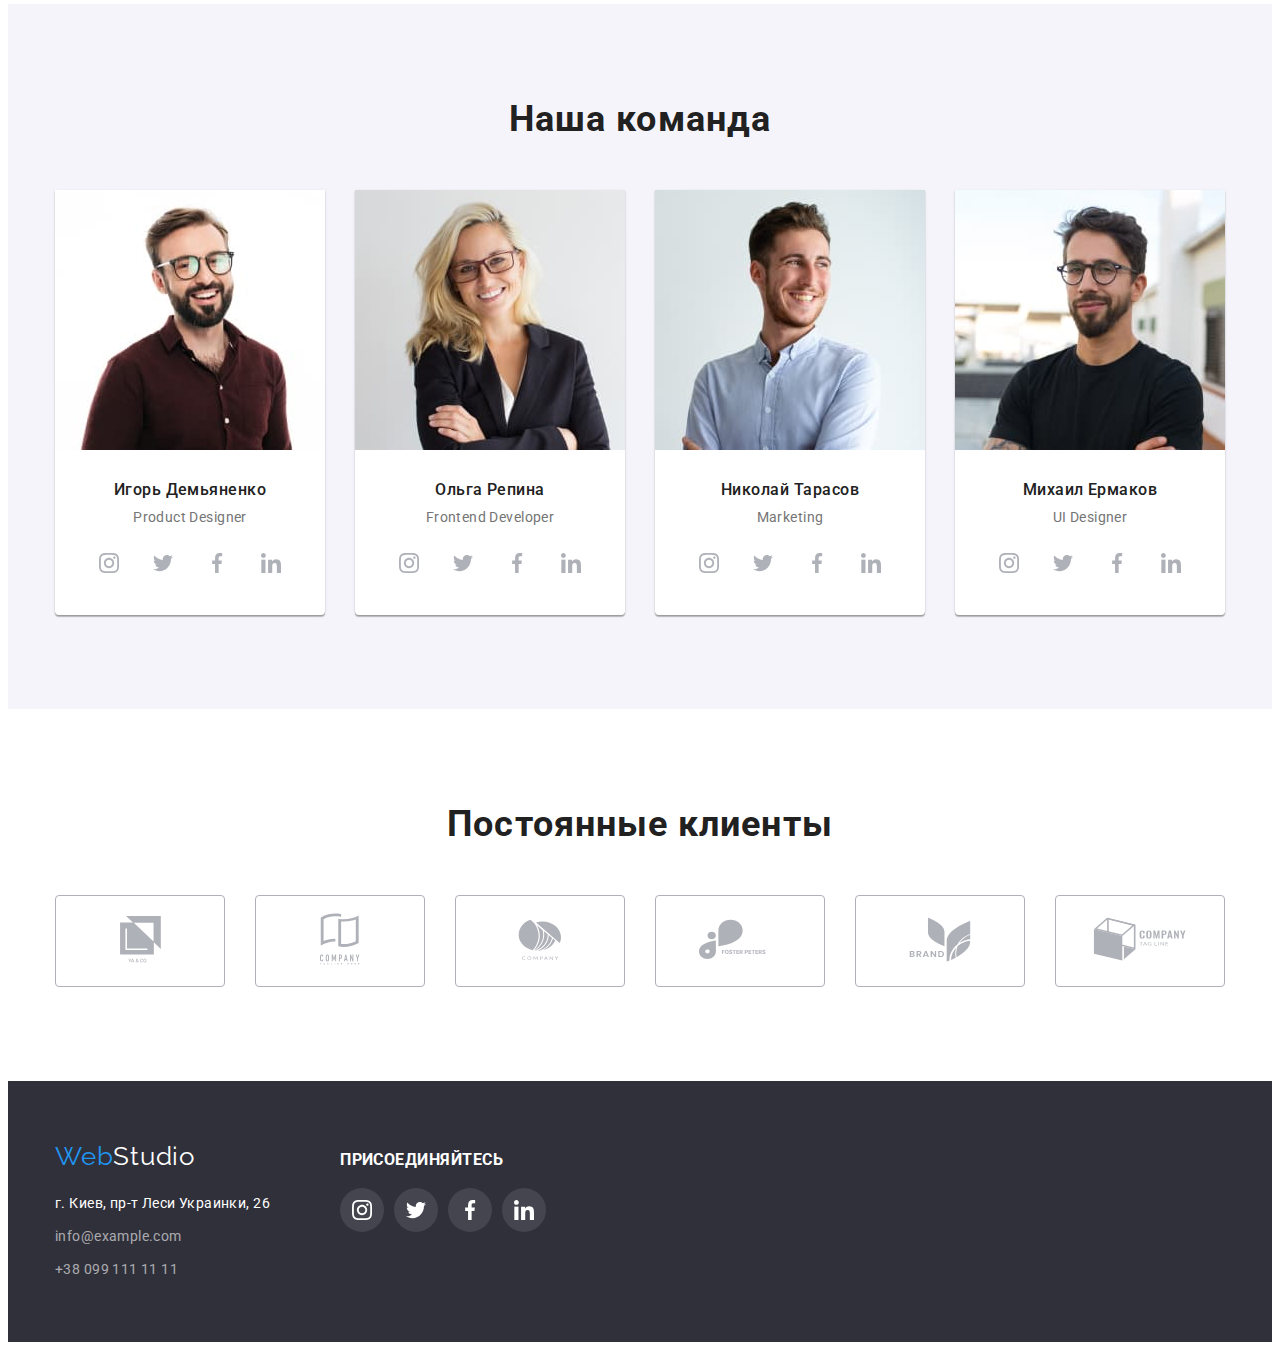
==== commit 62655020: "shadows" ====
--- a/index.html
+++ b/index.html
@@ -172,28 +172,28 @@
                 <ul class="list-link-social">
                   <li class="link-social-item">
                     <a class="link-social" href="">
-                      <svg class="social-icon">
+                      <svg class="social-icon" width="20" height="20">
                         <use href="./images/icons/icons.svg#icon-instagram"></use>
                       </svg>
                     </a>
                   </li>
                   <li class="link-social-item">
                     <a class="link-social" href="">
-                      <svg class="social-icon">
+                      <svg class="social-icon" width="20" height="20">
                         <use href="./images/icons/icons.svg#icon-twitter"></use>
                       </svg>
                     </a>
                   </li>
                   <li class="link-social-item">
                     <a class="link-social" href="">
-                      <svg class="social-icon">
+                      <svg class="social-icon" width="20" height="20">
                         <use href="./images/icons/icons.svg#icon-facebook"></use>
                       </svg>
                     </a>
                   </li>
                   <li class="link-social-item">
                     <a class="link-social" href="">
-                      <svg class="social-icon">
+                      <svg class="social-icon" width="20" height="20">
                         <use href="./images/icons/icons.svg#icon-linkedin"></use>
                       </svg>
                     </a>
@@ -214,28 +214,28 @@
                 <ul class="list-link-social">
                   <li class="link-social-item">
                     <a class="link-social" href="">
-                      <svg class="social-icon">
+                      <svg class="social-icon" width="20" height="20">
                         <use href="./images/icons/icons.svg#icon-instagram"></use>
                       </svg>
                     </a>
                   </li>
                   <li class="link-social-item">
                     <a class="link-social" href="">
-                      <svg class="social-icon">
+                      <svg class="social-icon" width="20" height="20">
                         <use href="./images/icons/icons.svg#icon-twitter"></use>
                       </svg>
                     </a>
                   </li>
                   <li class="link-social-item">
                     <a class="link-social" href="">
-                      <svg class="social-icon">
+                      <svg class="social-icon" width="20" height="20">
                         <use href="./images/icons/icons.svg#icon-facebook"></use>
                       </svg>
                     </a>
                   </li>
                   <li class="link-social-item">
                     <a class="link-social" href="">
-                      <svg class="social-icon">
+                      <svg class="social-icon" width="20" height="20">
                         <use href="./images/icons/icons.svg#icon-linkedin"></use>
                       </svg>
                     </a>
@@ -256,28 +256,28 @@
                 <ul class="list-link-social">
                   <li class="link-social-item">
                     <a class="link-social" href="">
-                      <svg class="social-icon">
+                      <svg class="social-icon" width="20" height="20">
                         <use href="./images/icons/icons.svg#icon-instagram"></use>
                       </svg>
                     </a>
                   </li>
                   <li class="link-social-item">
                     <a class="link-social" href="">
-                      <svg class="social-icon">
+                      <svg class="social-icon" width="20" height="20">
                         <use href="./images/icons/icons.svg#icon-twitter"></use>
                       </svg>
                     </a>
                   </li>
                   <li class="link-social-item">
                     <a class="link-social" href="">
-                      <svg class="social-icon">
+                      <svg class="social-icon" width="20" height="20">
                         <use href="./images/icons/icons.svg#icon-facebook"></use>
                       </svg>
                     </a>
                   </li>
                   <li class="link-social-item">
                     <a class="link-social" href="">
-                      <svg class="social-icon">
+                      <svg class="social-icon" width="20" height="20">
                         <use href="./images/icons/icons.svg#icon-linkedin"></use>
                       </svg>
                     </a>
@@ -298,28 +298,28 @@
                 <ul class="list-link-social">
                   <li class="link-social-item">
                     <a class="link-social" href="">
-                      <svg class="social-icon">
+                      <svg class="social-icon" width="20" height="20">
                         <use href="./images/icons/icons.svg#icon-instagram"></use>
                       </svg>
                     </a>
                   </li>
                   <li class="link-social-item">
                     <a class="link-social" href="">
-                      <svg class="social-icon">
+                      <svg class="social-icon" width="20" height="20">
                         <use href="./images/icons/icons.svg#icon-twitter"></use>
                       </svg>
                     </a>
                   </li>
                   <li class="link-social-item">
                     <a class="link-social" href="">
-                      <svg class="social-icon">
+                      <svg class="social-icon" width="20" height="20">
                         <use href="./images/icons/icons.svg#icon-facebook"></use>
                       </svg>
                     </a>
                   </li>
                   <li class="link-social-item">
                     <a class="link-social" href="">
-                      <svg class="social-icon">
+                      <svg class="social-icon" width="20" height="20">
                         <use href="./images/icons/icons.svg#icon-linkedin"></use>
                       </svg>
                     </a>
--- a/css/styles.css
+++ b/css/styles.css
@@ -11,6 +11,8 @@
   --color-background-primary: #2f303a;
   --color-background-secondary: #f5f4fa;
   --color-icon-primary: #afb1b8;
+  --shadow-section-examples-example-item: 0px 1px 1px rgba(0, 0, 0, 0.12),
+    0px 4px 4px rgba(0, 0, 0, 0.06), 1px 4px 6px rgba(0, 0, 0, 0.16);
 }
 /* body */
 body {
@@ -163,6 +165,12 @@
   margin: 0 auto;
   padding: 200px 0;
   text-align: center;
+
+  background-size: cover;
+  background-position: center;
+  background-repeat: no-repeat;
+  background-image: linear-gradient(rgba(47, 48, 58, 0.4), rgba(47, 48, 58, 0.4)),
+    url(../images/index.html/hero/hero-background.jpg);
 }
 .title-section-hero {
   font-weight: 900;
@@ -308,10 +316,6 @@
 .link-social-item:not(:last-child) {
   margin-right: 10px;
 }
-.social-icon {
-  width: 20px;
-  height: 20px;
-}
 /* сlients */
 .section-clients {
   padding-top: 94px;
@@ -416,6 +420,9 @@
   margin-top: 30px;
   flex-basis: calc(100% / 3 - 30px);
 }
+.list-section-examples-example-item:hover {
+  box-shadow: var(--shadow-section-examples-example-item);
+}
 .list-section-examples-example-item-text {
   padding: 20px 24px;
   border: 1px solid #eeeeee;
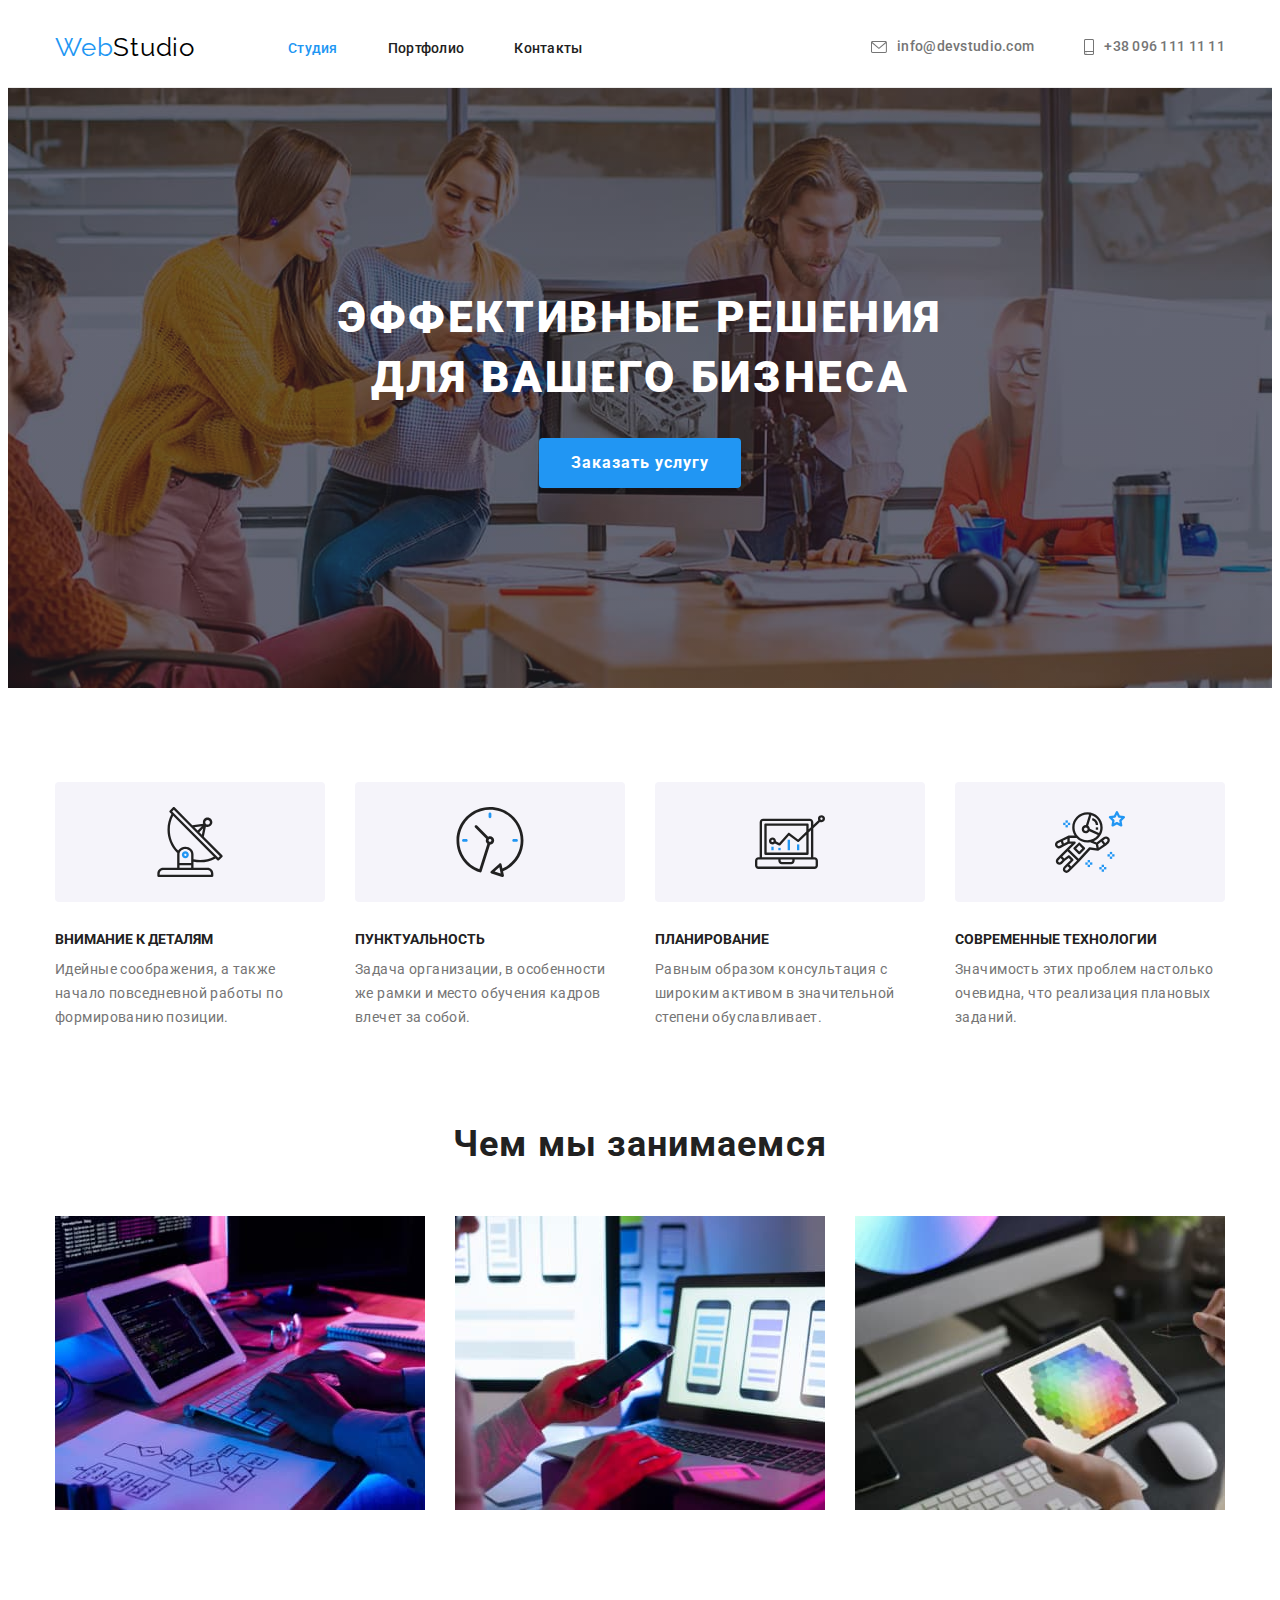
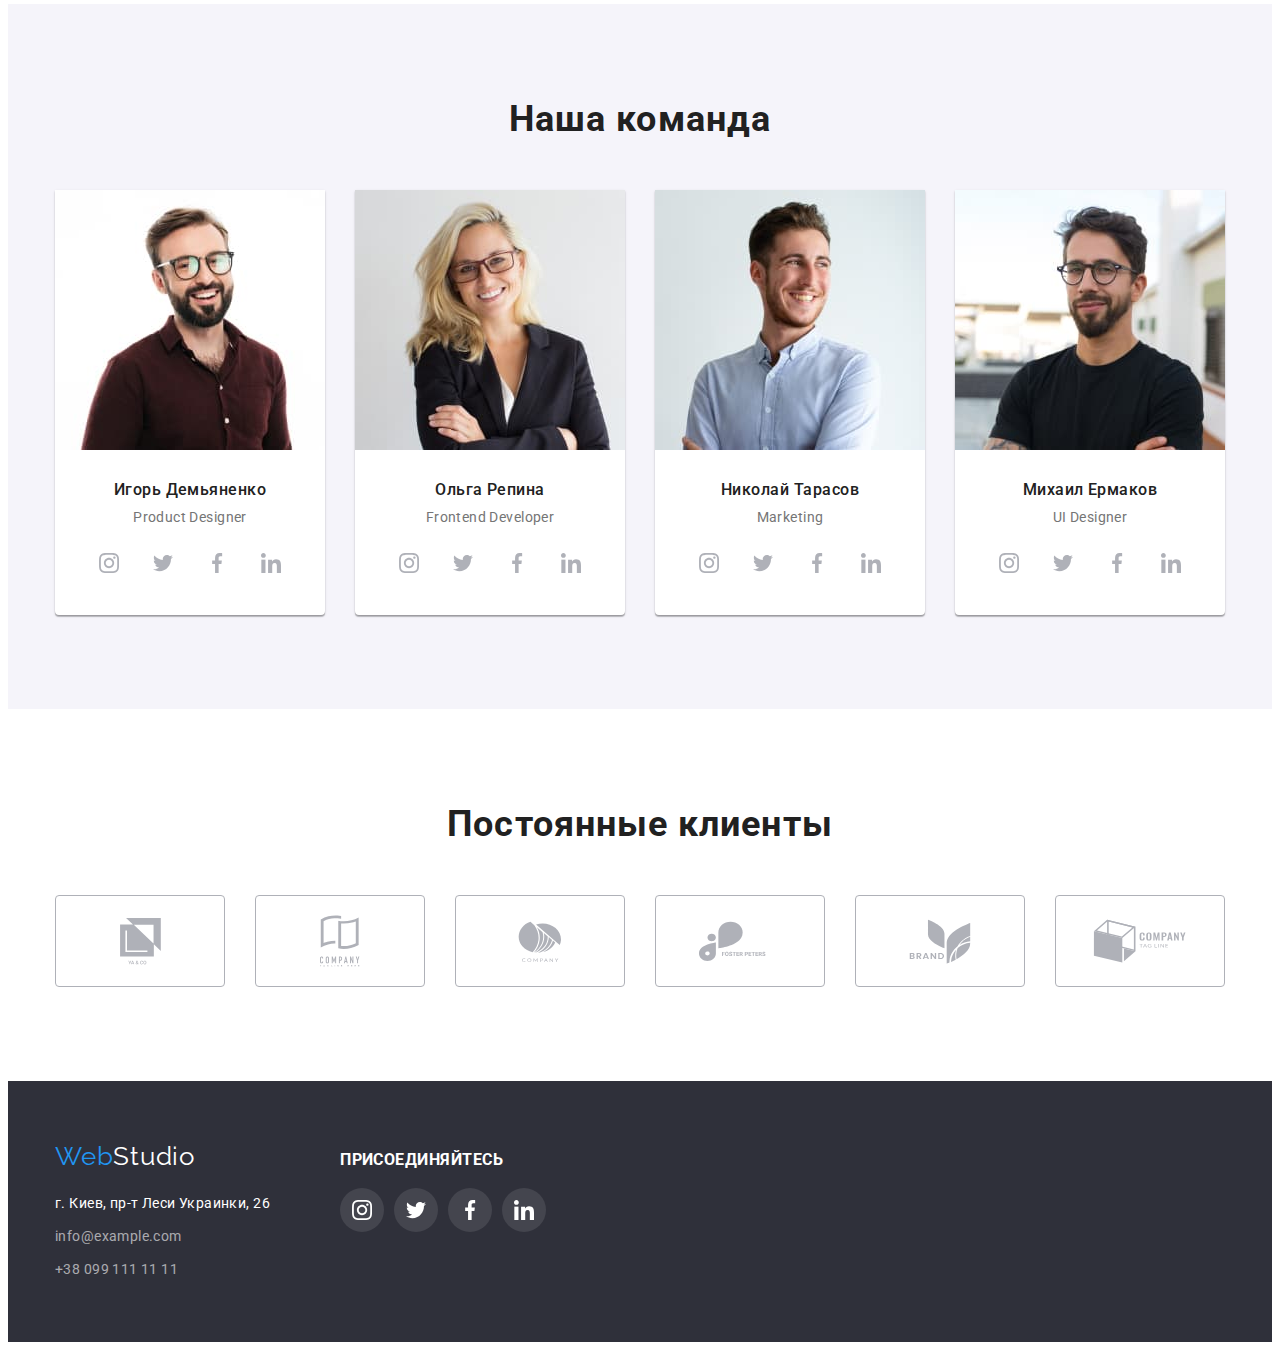
==== commit 59332183: "minor improvements" ====
--- a/index.html
+++ b/index.html
@@ -337,56 +337,44 @@
           <ul class="list-section-сlients">
             <li class="list-section-сlients-item">
               <a class="list-section-сlients-item-link" href="">
-                <div class="client-logo-item">
-                  <svg class="client-icon icon-ya-co">
-                    <use href="./images/icons/icons.svg#icon-ya-co"></use>
-                  </svg>
-                </div>
-              </a>
-            </li>
-            <li class="list-section-сlients-item">
-              <a class="list-section-сlients-item-link" href="">
-                <div class="client-logo-item">
-                  <svg class="client-icon icon-company-tag-line-here">
-                    <use href="./images/icons/icons.svg#icon-company-tag-line-here"></use>
-                  </svg>
-                </div>
-              </a>
-            </li>
-            <li class="list-section-сlients-item">
-              <a class="list-section-сlients-item-link" href="">
-                <div class="client-logo-item">
-                  <svg class="client-icon icon-company">
-                    <use href="./images/icons/icons.svg#icon-company"></use>
-                  </svg>
-                </div>
-              </a>
-            </li>
-            <li class="list-section-сlients-item">
-              <a class="list-section-сlients-item-link" href="">
-                <div class="client-logo-item">
-                  <svg class="client-icon icon-foster-peters">
-                    <use href="./images/icons/icons.svg#icon-foster-peters"></use>
-                  </svg>
-                </div>
-              </a>
-            </li>
-            <li class="list-section-сlients-item">
-              <a class="list-section-сlients-item-link" href="">
-                <div class="client-logo-item">
-                  <svg class="client-icon icon-brand">
-                    <use href="./images/icons/icons.svg#icon-brand"></use>
-                  </svg>
-                </div>
-              </a>
-            </li>
-            <li class="list-section-сlients-item">
-              <a class="list-section-сlients-item-link" href="">
-                <div class="client-logo-item">
+                <svg class="client-icon icon-ya-co">
+                  <use href="./images/icons/icons.svg#icon-ya-co"></use>
+                </svg>
+              </a>
+            </li>
+            <li class="list-section-сlients-item">
+              <a class="list-section-сlients-item-link" href="">
+                <svg class="client-icon icon-company-tag-line-here">
+                  <use href="./images/icons/icons.svg#icon-company-tag-line-here"></use>
+                </svg>
+              </a>
+            </li>
+            <li class="list-section-сlients-item">
+              <a class="list-section-сlients-item-link" href="">
+                <svg class="client-icon icon-company">
+                  <use href="./images/icons/icons.svg#icon-company"></use>
+                </svg>
+              </a>
+            </li>
+            <li class="list-section-сlients-item">
+              <a class="list-section-сlients-item-link" href="">
+                <svg class="client-icon icon-foster-peters">
+                  <use href="./images/icons/icons.svg#icon-foster-peters"></use>
+                </svg>
+              </a>
+            </li>
+            <li class="list-section-сlients-item">
+              <a class="list-section-сlients-item-link" href="">
+                <svg class="client-icon icon-brand">
+                  <use href="./images/icons/icons.svg#icon-brand"></use>
+                </svg>
+              </a>
+            </li>
+            <li class="list-section-сlients-item">
+              <a class="list-section-сlients-item-link" href="">
                   <svg class="client-icon icon-company-tag-line">
                     <use href="./images/icons/icons.svg#icon-company-tag-line"></use>
                   </svg>
-                </div>
               </a>
             </li>
           </ul>
--- a/css/styles.css
+++ b/css/styles.css
@@ -128,6 +128,8 @@
   margin-right: 50px;
 }
 .list-contacts-header-item-link {
+  display: flex;
+  align-items: center;
   font-weight: 500;
   font-size: 14px;
   line-height: 1.14;
@@ -144,11 +146,14 @@
   width: 16px;
   height: 12px;
   margin-right: 10px;
+  fill: var(--color-main);
 }
 .smartphone {
   width: 10px;
   height: 16px;
   margin-right: 10px;
+  color: var(--color-main);
+  fill: var(--color-main);
 }
 .list-contacts-header-item-link:hover .envelope,
 .list-contacts-header-item-link:focus .envelope,
@@ -368,11 +373,11 @@
   width: 93.79px;
   height: 43.93px;
 }
-.list-section-сlients-item-link:hover .client-logo-item,
-.list-section-сlients-item-link:focus .client-logo-item {
+.list-section-сlients-item-link:hover .client-icon,
+.list-section-сlients-item-link:focus .client-icon {
   fill: var(--color-accent-primary);
 }
-.client-logo-item {
+.client-icon {
   fill: var(--color-icon-primary);
 }
 /* portfolio.html */
@@ -420,7 +425,11 @@
   margin-top: 30px;
   flex-basis: calc(100% / 3 - 30px);
 }
-.list-section-examples-example-item:hover {
+.list-section-examples-example-item-link {
+  display: block;
+}
+.list-section-examples-example-item-link:hover,
+.list-section-examples-example-item-link:focus {
   box-shadow: var(--shadow-section-examples-example-item);
 }
 .list-section-examples-example-item-text {
